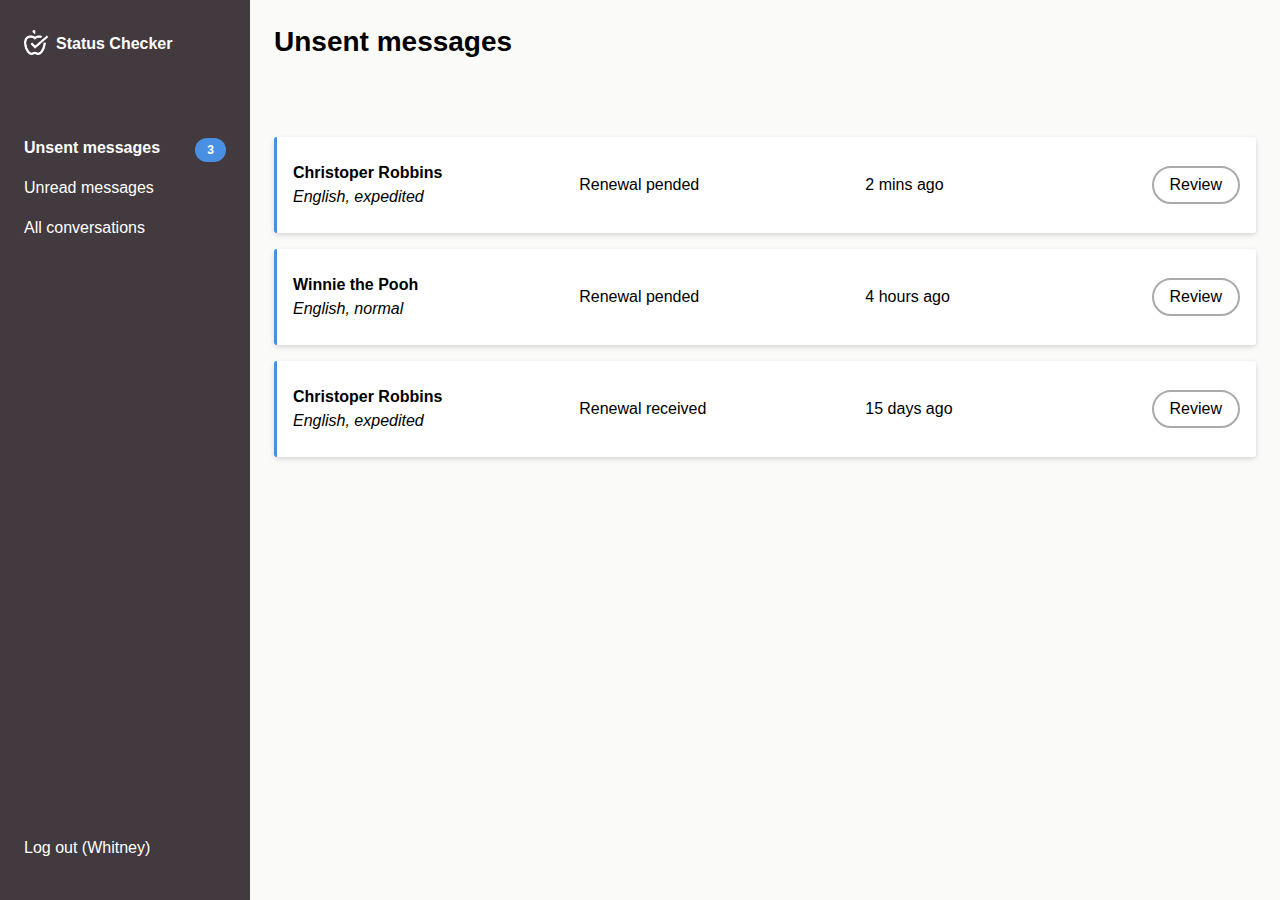
==== index.html @ 8e32f8c1 "working on st prototype" ====
<html>
  <head>
    <title>Status Checker</title>
    <link rel="stylesheet" href="stylesheets/cfa-styleguide.css">
    <link rel="stylesheet" href="stylesheets/main.css">
  </head>
  <body>
    <div class="page-wrapper">
      <div class="sc-sidebar">
        <div class="sc-sidebar__header">
          <div class="sc-logo">Status Checker</div>
        </div>
        <div class="sc-sidebar__main">
          <div class="sc-nav">
            <ul>
              <li class="is-selected"><a href="#">Unsent messages <span class="sc-badge">3</span></a></li>
              <li><a href="#">Unread messages</a></li>
              <li><a href="#">All conversations</a></li>
            </ul>
          </div>
        </div>
        <div class="sc-sidebar__footer">
          <div class="sc-nav">
            <ul>
              <li><a href="#">Log out (Whitney)</a></li>
            </ul>
          </div>
        </div>
      </div>
      <div class="sc-main">
        <header class="sc-main__header">
          <h1 class="h2">Unsent messages</h1>
        </header>

        <div class="sc-main__content">
          <div class="sc-message-list">
            <div class="sc-message-item sc-message-item--unsent">
              <div class="sc-message-item__client-info">
                <p class="sc-message-item__name">Christoper Robbins</p>
                <p class="sc-message-item__meta">English, expedited</p>
              </div>
              <div class="sc-message-item__message">Renewal pended</div>
              <div class="sc-message-item__date">2 mins ago</div>
              <div class="sc-message-item__actions">
                <a href="#" class="sc-button">Review</a>
              </div>
            </div>

            <div class="sc-message-item sc-message-item--unsent">
              <div class="sc-message-item__client-info">
                <p class="sc-message-item__name">Winnie the Pooh</p>
                <p class="sc-message-item__meta">English, normal</p>
              </div>
              <div class="sc-message-item__message">Renewal pended</div>
              <div class="sc-message-item__date">4 hours ago</div>
              <div class="sc-message-item__actions">
                <a href="#" class="sc-button">Review</a>
              </div>
            </div>

            <div class="sc-message-item sc-message-item--unsent">
              <div class="sc-message-item__client-info">
                <p class="sc-message-item__name">Christoper Robbins</p>
                <p class="sc-message-item__meta">English, expedited</p>
              </div>
              <div class="sc-message-item__message">Renewal received</div>
              <div class="sc-message-item__date">15 days ago</div>
              <div class="sc-message-item__actions">
                <a href="#" class="sc-button">Review</a>
              </div>
            </div>
          </div>
        </div>
      </div>
    </div>
  </body>
</html>
---- stylesheets/cfa-styleguide.css ----
html{box-sizing:border-box}*,*::after,*::before{box-sizing:inherit}/*! normalize.css v4.1.1 | MIT License | github.com/necolas/normalize.css */html{font-family:sans-serif;-ms-text-size-adjust:100%;-webkit-text-size-adjust:100%}body{margin:0}article,aside,details,figcaption,figure,footer,header,main,menu,nav,section,summary{display:block}audio,canvas,progress,video{display:inline-block}audio:not([controls]){display:none;height:0}progress{vertical-align:baseline}template,[hidden]{display:none}a{background-color:transparent;-webkit-text-decoration-skip:objects}a:active,a:hover{outline-width:0}abbr[title]{border-bottom:none;text-decoration:underline;-webkit-text-decoration:underline dotted;text-decoration:underline dotted}b,strong{font-weight:inherit}b,strong{font-weight:bolder}dfn{font-style:italic}h1{font-size:2em;margin:0.67em 0}mark{background-color:#ff0;color:#000}small{font-size:80%}sub,sup{font-size:75%;line-height:0;position:relative;vertical-align:baseline}sub{bottom:-0.25em}sup{top:-0.5em}img{border-style:none}svg:not(:root){overflow:hidden}code,kbd,pre,samp{font-family:monospace, monospace;font-size:1em}figure{margin:1em 40px}hr{box-sizing:content-box;height:0;overflow:visible}button,input,select,textarea{font:inherit;margin:0}optgroup{font-weight:bold}button,input{overflow:visible}button,select{text-transform:none}button,html [type="button"],[type="reset"],[type="submit"]{-webkit-appearance:button}button::-moz-focus-inner,[type="button"]::-moz-focus-inner,[type="reset"]::-moz-focus-inner,[type="submit"]::-moz-focus-inner{border-style:none;padding:0}button:-moz-focusring,[type="button"]:-moz-focusring,[type="reset"]:-moz-focusring,[type="submit"]:-moz-focusring{outline:1px dotted ButtonText}fieldset{border:1px solid #c0c0c0;margin:0 2px;padding:0.35em 0.625em 0.75em}legend{box-sizing:border-box;color:inherit;display:table;max-width:100%;padding:0;white-space:normal}textarea{overflow:auto}[type="checkbox"],[type="radio"]{box-sizing:border-box;padding:0}[type="number"]::-webkit-inner-spin-button,[type="number"]::-webkit-outer-spin-button{height:auto}[type="search"]{-webkit-appearance:textfield;outline-offset:-2px}[type="search"]::-webkit-search-cancel-button,[type="search"]::-webkit-search-decoration{-webkit-appearance:none}::-webkit-input-placeholder{color:inherit;opacity:0.54}::-webkit-file-upload-button{-webkit-appearance:button;font:inherit}.grid{max-width:1200px;margin-left:auto;margin-right:auto;max-width:960px}.grid::after{clear:both;content:"";display:block}@media screen and (min-width: 601px){.grid .width-one-whole{float:left;display:block;margin-right:2.3576520234%;width:100%}.grid .width-one-whole:last-child{margin-right:0}.grid .width-one-half{float:left;display:block;margin-right:2.3576520234%;width:48.8211739883%}.grid .width-one-half:last-child{margin-right:0}.grid .width-one-third{float:left;display:block;margin-right:2.3576520234%;width:31.7615653177%}.grid .width-one-third:last-child{margin-right:0}.grid .width-two-thirds{float:left;display:block;margin-right:2.3576520234%;width:65.8807826589%}.grid .width-two-thirds:last-child{margin-right:0}.grid .width-one-fourth{float:left;display:block;margin-right:2.3576520234%;width:23.2317609825%}.grid .width-one-fourth:last-child{margin-right:0}.grid .width-three-fourths{float:left;display:block;margin-right:2.3576520234%;width:74.4105869942%}.grid .width-three-fourths:last-child{margin-right:0}.grid .width-one-sixth{float:left;display:block;margin-right:2.3576520234%;width:14.7019566472%}.grid .width-one-sixth:last-child{margin-right:0}.grid .width-five-sixths{float:left;display:block;margin-right:2.3576520234%;width:82.9403913294%}.grid .width-five-sixths:last-child{margin-right:0}.grid .width-one-twelfth{float:left;display:block;margin-right:2.3576520234%;width:6.1721523119%}.grid .width-one-twelfth:last-child{margin-right:0}.grid .width-five-twelfths{float:left;display:block;margin-right:2.3576520234%;width:40.291369653%}.grid .width-five-twelfths:last-child{margin-right:0}.grid .width-seven-twelfths{float:left;display:block;margin-right:2.3576520234%;width:57.3509783236%}.grid .width-seven-twelfths:last-child{margin-right:0}.grid .width-eleven-twelfths{float:left;display:block;margin-right:2.3576520234%;width:91.4701956647%}.grid .width-eleven-twelfths:last-child{margin-right:0}.grid .shift-one-half{margin-left:51.1788260117%}.grid .shift-one-third{margin-left:34.1192173411%}.grid .shift-two-thirds{margin-left:68.2384346823%}.grid .shift-one-fourth{margin-left:25.5894130058%}.grid .shift-three-fourths{margin-left:76.7682390175%}.grid .shift-one-sixth{margin-left:17.0596086706%}.grid .shift-five-sixths{margin-left:85.2980433528%}.grid .shift-one-twelfth{margin-left:8.5298043353%}.grid .shift-five-twelfths{margin-left:42.6490216764%}.grid .shift-seven-twelfths{margin-left:59.708630347%}.grid .shift-eleven-twelfths{margin-left:93.8278476881%}.grid .end-row{margin-right:0}.grid .end-row+.grid__item{clear:left}}*{box-sizing:border-box}html{position:relative;background-color:#FAFAF9;font-size:10px;-webkit-font-smoothing:antialiased;min-height:100%}body{font-size:1.9rem;font-family:-apple-system, BlinkMacSystemFont, "Segoe UI", "Roboto", "Oxygen", "Ubuntu", "Cantarell", "Fira Sans", "Droid Sans", "Helvetica Neue", sans-serif;line-height:1.5em}.page-wrapper{overflow:hidden;padding-left:20px;padding-right:20px}@media screen and (min-width: 601px){.page-wrapper{padding-left:40px;padding-right:40px}}.is-mobile-hidden{display:none !important}@media screen and (min-width: 481px){.is-mobile-hidden{display:block !important}}.is-mobile-hidden--inline{display:none !important}@media screen and (min-width: 481px){.is-mobile-hidden--inline{display:inline-block !important}}.is-tablet-hidden{display:none !important}@media screen and (min-width: 601px){.is-tablet-hidden{display:block !important}}.is-tablet-hidden--inline{display:none !important}@media screen and (min-width: 601px){.is-tablet-hidden--inline{display:inline-block !important}}.is-desktop-hidden{display:block}@media screen and (min-width: 601px){.is-desktop-hidden{display:none !important}}.is-desktop-hidden--inline{display:inline-block}@media screen and (min-width: 601px){.is-desktop-hidden--inline{display:none !important}}.with-no-padding{margin-bottom:0 !important}.with-padding-small{margin-bottom:1rem !important}.with-padding-med{margin-bottom:3.8rem !important}.with-padding-large{margin-bottom:7.6rem !important}.with-padding-huge{margin-bottom:15.2rem !important}@media screen and (min-width: 601px){.with-neg-padding-large{margin-bottom:-15.2rem !important}}.nudge--tiny{margin-top:.2em !important}.nudge--small{margin-top:.5em !important}.nudge--med{margin-top:.7em !important}.nudge--large{margin-top:7.6rem !important}.nudge--huge{margin-top:15.2rem !important}.light{opacity:0.7}.lighter{opacity:0.5}.lightest{opacity:0.3}p{margin-top:0;margin-bottom:1em}h1,.h1,.statistic-card__number{font-size:3.6rem;line-height:1.3em;font-weight:600;margin-top:1.5em;margin-bottom:.5em}h1:first-child,.h1:first-child,.statistic-card__number:first-child{margin-top:0em}h2,.h2{font-size:2.8rem;font-weight:600;line-height:1.3em;margin-top:1.5em;margin-bottom:.5em}h2:first-child,.h2:first-child{margin-top:0em}h3,.h3{font-size:2.4rem;font-weight:300;line-height:1.5em;margin-top:1.5em;margin-bottom:.5em}h3:first-child,.h3:first-child{margin-top:0em}h3 b,h3 strong,.h3 b,.h3 strong{font-weight:700}h4,.h4{font-size:1.9rem;font-weight:600;line-height:1.3em;margin-top:1.5em;margin-bottom:.5em}h4:first-child,.h4:first-child{margin-top:0em}a{color:#019C86}a:focus{outline:none;box-shadow:0 0 0 3px #FFB800}a:hover{color:#017d6b}.link--subtle{color:inherit}.text--small{font-size:1.6rem;line-height:1.5em}.text--caps{font-size:.8em;text-transform:uppercase;letter-spacing:1px;font-weight:500;line-height:1.5em}.text--left{text-align:left}.text--centered{text-align:center}.text--right{text-align:right}.text--no-top-margin{margin-top:0}ol,ul{list-style:none;padding-left:0}.text--help,.data-table th,.summary-table__label,.statistic-card__label{font-size:1.6rem;line-height:1.5em;color:#666666}.text--warning{font-size:1.6rem;line-height:1.5em;color:#D48C00}.text--error{font-size:1.6rem;line-height:1.5em;color:#D40000}.text--pullquote,.summary-table__value{font-weight:300;font-size:2.4rem;line-height:1.5em;margin-bottom:.5em}.text--teal{color:#019C86}.list--padded li{margin-bottom:1em}.list--bulleted{list-style:disc;padding-left:2.5em}.list--bulleted li{margin-bottom:.5em}.list--numbered{list-style:decimal;padding-left:2.5em}.list--numbered li{margin-bottom:.5em}.list--checkmark li{position:relative;padding-left:4em;margin-bottom:4em}.list--checkmark li:before{content:'';display:block;position:absolute;left:0;top:.25em;width:2em;height:2em;background-repeat:no-repeat;background-image:url(../assets/illustration_success-9f496b80b40264671bbaf72c0038f74e343718591a83e8a848ba388fafd4621b.png);background-size:2em auto}@media only screen and (-webkit-min-device-pixel-ratio: 1.3), only screen and (min-resolution: 1.3dppx), only screen and (-webkit-min-device-pixel-ratio: 1.3020833333), only screen and (min-resolution: 125dpi){.list--checkmark li:before{background-image:url(../assets/illustration_success@2x-0c47eaab407589793e5a840cd1f12600200fb9debe3c716e9ed168563c5456ec.png);background-size:2em auto}}table{margin-bottom:1em}td{padding-right:1em}hr{margin-top:3em;margin-bottom:3em;height:1px;background-color:#DFD7CC;border:0}.rule--no-padding{margin-top:1em;margin-bottom:1em}.label{display:inline-block;font-size:1.2rem;background-color:#666666;color:#fff;font-weight:500;border-radius:2px;text-transform:uppercase;padding:0 .5em;line-height:1.4em;position:relative;top:-.1em;margin-left:.2em}.label--magenta{background-color:#A6005E}.label--teal{background-color:#019C86}.label--green{background-color:#009933}.label--orange{background-color:#D48C00}.label--red{background-color:#D40000}.example{display:inline-block;border-radius:10px;border:2px dotted #AAAAAA;padding:.3em .5em;margin-bottom:.5em;margin-right:.3em;font-size:1.6rem}.example--wider{display:block;margin-right:0}[class^="icon-"],[class*=" icon-"]{line-height:1.5em;position:relative}.icon-arrow_forward{top:.15em}.icon-keyboard_arrow_left{top:.15em}.icon-keyboard_arrow_right{top:.15em}.icon-arrow_back{top:.15em}.icon-insert_comment{top:.1em}.icon-file_upload{top:.15em}.icon-person{top:.1em}.icon-people{top:.15em}.icon-replay{top:.1em}.icon-add{top:.1em}.icon-control_point{top:.1em}.icon-info{top:.1em}@font-face{font-family:'icomoon';src:url(../assets/icomoon.eot);src:url(../assets/icomoon.eot) format("embedded-opentype"),url(../assets/icomoon.ttf) format("truetype"),url(../assets/icomoon.woff) format("woff"),url(../assets/icomoon.svg) format("svg");font-weight:normal;font-style:normal}[class^="icon-"],[class*=" icon-"]{font-family:'icomoon' !important;speak:none;font-style:normal;font-weight:normal;font-variant:normal;text-transform:none;line-height:1;-webkit-font-smoothing:antialiased;-moz-osx-font-smoothing:grayscale}.icon-add:before{content:"\e145"}.icon-add_a_photo:before{content:"\e439"}.icon-add_circle:before{content:"\e147"}.icon-control_point:before{content:"\e3ba"}.icon-arrow_back:before{content:"\e5c4"}.icon-arrow_downward:before{content:"\e5db"}.icon-arrow_drop_down:before{content:"\e5c5"}.icon-arrow_drop_up:before{content:"\e5c7"}.icon-arrow_forward:before{content:"\e5c8"}.icon-arrow_upward:before{content:"\e5d8"}.icon-call_made:before{content:"\e0b2"}.icon-call_received:before{content:"\e0b5"}.icon-cancel:before{content:"\e5c9"}.icon-check:before{content:"\e5ca"}.icon-check_box:before{content:"\e834"}.icon-check_box_outline_blank:before{content:"\e835"}.icon-check_circle:before{content:"\e86c"}.icon-navigate_before:before{content:"\e408"}.icon-navigate_next:before{content:"\e409"}.icon-close:before{content:"\e5cd"}.icon-mode_edit:before{content:"\e254"}.icon-delete:before{content:"\e872"}.icon-delete_forever:before{content:"\e92b"}.icon-done:before{content:"\e876"}.icon-done_all:before{content:"\e877"}.icon-time_to_leave:before{content:"\e62c"}.icon-markunread:before{content:"\e159"}.icon-expand_less:before{content:"\e5ce"}.icon-favorite:before{content:"\e87d"}.icon-favorite_border:before{content:"\e87e"}.icon-get_app:before{content:"\e884"}.icon-file_upload:before{content:"\e2c6"}.icon-people:before{content:"\e7fb"}.icon-group_add:before{content:"\e7f0"}.icon-help:before{content:"\e887"}.icon-help_outline:before{content:"\e8fd"}.icon-highlight_off:before{content:"\e888"}.icon-photo:before{content:"\e410"}.icon-info:before{content:"\e88e"}.icon-info_outline:before{content:"\e88f"}.icon-insert_comment:before{content:"\e24c"}.icon-tag_faces:before{content:"\e420"}.icon-keyboard_arrow_down:before{content:"\e313"}.icon-keyboard_arrow_left:before{content:"\e314"}.icon-keyboard_arrow_right:before{content:"\e315"}.icon-keyboard_arrow_up:before{content:"\e316"}.icon-keyboard_backspace:before{content:"\e317"}.icon-language:before{content:"\e894"}.icon-room:before{content:"\e8b4"}.icon-lock_open:before{content:"\e898"}.icon-lock_outline:before{content:"\e899"}.icon-mood_bad:before{content:"\e7f3"}.icon-move_to_inbox:before{content:"\e168"}.icon-no_encryption:before{content:"\e641"}.icon-notifications:before{content:"\e7f4"}.icon-notifications_active:before{content:"\e7f7"}.icon-notifications_off:before{content:"\e7f6"}.icon-person:before{content:"\e7fd"}.icon-person_add:before{content:"\e7fe"}.icon-phone_in_talk:before{content:"\e61d"}.icon-phone_iphone:before{content:"\e325"}.icon-visibility:before{content:"\e8f4"}.icon-replay:before{content:"\e042"}.icon-report:before{content:"\e160"}.icon-warning:before{content:"\e002"}.icon-sentiment_dissatisfied:before{content:"\e811"}.icon-sentiment_neutral:before{content:"\e812"}.icon-sentiment_satisfied:before{content:"\e813"}.icon-sentiment_very_dissatisfied:before{content:"\e814"}.icon-sentiment_very_satisfied:before{content:"\e815"}.icon-settings:before{content:"\e8b8"}.icon-star_border:before{content:"\e83a"}.icon-stars:before{content:"\e8d0"}.icon-thumb_down:before{content:"\e8db"}.icon-thumb_up:before{content:"\e8dc"}.icon-timer:before{content:"\e425"}.icon-translate:before{content:"\e8e2"}.icon-vertical_align_bottom:before{content:"\e258"}.icon-vertical_align_top:before{content:"\e25a"}.icon-watch_later:before{content:"\e924"}.icon-zoom_in:before{content:"\e8ff"}.icon-zoom_out:before{content:"\e900"}.emoji{display:inline-block;text-indent:-9999px;height:1em;width:1em;content:'';background-size:100% auto;position:relative;background-repeat:no-repeat}.emoji--inline{top:.2em}.emoji--huge{width:6em;height:6em}.emoji--big{width:3em;height:3em}.emoji--med{width:2.4em;height:2.4em}.emoji--small{width:1.8em;height:1.8em}.emoji--grinning-face{background-image:url(../assets/emojis/1f600-3a2138c299ea089e9e3f055a9b088f0a5989133e14d78a6e0d68cec30d9c25b5.png)}.emoji--neutral-face{background-image:url(../assets/emojis/1f610-b21e70b26a37709d06f6c6a8ea4c89b1a07fe2d729594e3a08127c75ec5a1f45.png)}.emoji--frowning-face{background-image:url(../assets/emojis/1f641-ccfde83b4da1247ddbab5eb064ac0c7b728142c83fbc5da15155c50380b45fba.png)}.emoji--thumbs-up{background-image:url(/images/emojis/1f44d.png)}.emoji--checkmark{background-image:url(../assets/emojis/2705-cc4bf94bec57f251c3bcd447b878cedafaf06c42c38acba0998ffb409bd991b6.png)}.emoji--clipboard{background-image:url(../assets/emojis/1f4cb-dd697e17f2dbf9718777e493c68511d2a6983cd1ccd0023e2b7d70af78c789d4.png)}.emoji--page-facing-up{background-image:url(../assets/emojis/1f4c4-ffcf76b5df8a4899d83a78a5d5027d4e25dbc930b2dd6a2d7394840b8f0f19cc.png)}.emoji--blush{background-image:url(../assets/emojis/1f60a-671606042ac636630c1a5bab4a0fbfae65b36932b588ddb963763f625abc8c79.png)}.emoji--pencil{background-image:url(../assets/emojis/270f-d81f42e8020f26e7c090fb5011700ff1473738a68cd19d84b1d2166f91b410a0.png)}.emoji--ok{background-image:url(../assets/emojis/1f44c-f48a09b966a9fec0e10f123c5267d20604613246049832e09c2ddb103eda87b8.png)}.emoji--eggs{background-image:url(../assets/emojis/1f373-7db04a3fb33ec7e506740590c3ab47397fb90384784b875e99534133ad574358.png)}.emoji--credit-card{background-image:url(../assets/emojis/1f4b3-2874cfdacbccf57c2c616b3496556fa6526eb299d72c79bb019254d2bf0e96d8.png)}.emoji--avocado{background-image:url(../assets/emojis/1f951-21c08259aae98c00cc85e04add93b32ec7a768f4b8541b53c3cd1c3eeaf1ae46.png)}.emoji--phone{background-image:url(../assets/emojis/260e-adf0dca0037575a0523ef62d1d3e767241df86346533c839a946532495596571.png)}.emoji--receiver{background-image:url(../assets/emojis/1f4de-b0dd78bf2e9aa293c2540a6cb6e6ae90d55e7657f2991d426a9d6bdcc5532f6c.png)}.emoji--mail{background-image:url(../assets/emojis/1f4eb-d67f4dac343f96f4650e61d11bf68125438ed5f8dfc39025331855cab25eb757.png)}.emoji--mail-open{background-image:url(../assets/emojis/1f4ec-b92ff2b23b052fb9e195a10af14a0d8ae82dc754187508d9a5f10a0e53525d35.png)}.emoji--bust{background-image:url(../assets/emojis/1f464-750b79756ed480d7447a7665da08f827b853b4c7298e20ca1b27a62833c64d44.png)}.emoji--money{background-image:url(../assets/emojis/1f4b5-ede02114cc557bba5f4a15f85e0c7d8a1b1810ff3912f7cdbbc4ab00cd7ea1a4.png)}.emoji--house{background-image:url(../assets/emojis/1f3e0-a523ba02c341a550153c089a64f662761461abadd55fbf7c3edde9ed6577d5c3.png)}.emoji--faucet{background-image:url(../assets/emojis/1f6b0-b4185962d7b289a017b0d43d86da9aaf8fba9eca19c0be8b71fd2d47f2294da3.png)}.emoji--dollar-sign{background-image:url(../assets/emojis/1f4b2-6c0c3de40f9a39951976c1789f3f526a842b4479f43ddfbf43871147b2765fa5.png)}.emoji--memo{background-image:url(../assets/emojis/1f4dd-1982f973bb86978d249c5195abbda2de53eb6a32816a0129433ea4d002e5cadc.png)}.emoji--lock{background-image:url(../assets/emojis/1f512-0ea203737ae9be79c740542540f45625ed0c09143cdba90e8078201356c042c8.png)}.emoji--to-mobile{background-image:url(../assets/emojis/1f4f2-c82719e808b2504dee1709f16298f1292cd163dc5535e0b67118beb859686bb9.png)}.emoji--carrot{background-image:url(../assets/emojis/1f955-ecfe8c0f1c7977494064f070b8f70bb149177fb2b17dde950ae6475e9143fe87.png)}.emoji--backpack{background-image:url(../assets/emojis/1f392-2f9a61f9bb09ac21ccd20832fa37c1ddbc8d750a51d8fc9590a4be478fb5b99f.png)}.emoji--money-bag{background-image:url(../assets/emojis/1f4b0-b901b0f97de7f9f181dce068613f5f1d5b831b581d1b032764b7063801be59cb.png)}.emoji--confused-face{background-image:url(../assets/emojis/1f914-695c6f52260c7aee7671889fb2ac37863e731ff4448d0efe64b0310eec753182.png)}.emoji--fist{background-image:url(../assets/emojis/270a-7b715a4f19710b447577e8f86da70d88b8feabe123f0c53f18d91723bfb18d0a.png)}.emoji--stew{background-image:url(../assets/emojis/1f958-c5cb36cbc2d33f6b262d951ed5dd58fb7a97453acb7020dc3312562284b0c600.png)}.emoji--rice-bowl{background-image:url(../assets/emojis/1f35a-611978168b7d27896c6a0da7dd1d3a9907171d138769bcf3578a1f427147491a.png)}.emoji--salad{background-image:url(../assets/emojis/1f957-7157cc155afe412abed6438b6e2f4697c40ee6278d927e3bedba5ad97cadceb7.png)}.emoji--finger-down{background-image:url(../assets/emojis/1f447-06a4ba588644ae961210e1a7f7c3c22a88854bd390f2209ae6e503af6bfb49f7.png)}.emoji--star{background-image:url(../assets/emojis/1f31f-74acfc534bd4079b698a07ccd9883087b874a8e180b1a19db67e36a14e4bf602.png)}.emoji--earth{background-image:url(../assets/emojis/1f30e-165cddab628ba2df4b9b4d8be8602a26b1e5a669b361db551cc371ddc652280e.png)}.emoji--farmer-female{background-image:url(../assets/emojis/1f469-1f33e-97707f8bb753ba19a7cfd78d8a82259072d2d84e78164a8d41f0fcec506b8065.png)}.emoji--construction-worker{background-image:url(../assets/emojis/1f477-ed5dd71191bfc127076be9b4ce90d5b6610cee3477d348510ad2f4003ed1c8a2.png)}.emoji--older-woman{background-image:url(../assets/emojis/older-woman-28a7d23bc1c3c0ab58b977e11b30acca450682d529cf38d5114df1be92f68a82.png);background-size:auto 100%}.emoji--older-man{background-image:url(../assets/emojis/older-man-68ec7e39c4a9e79b71edd882fac9d1e4b0fff493a517292010545393962cbb55.png);background-size:auto 100%}.emoji--disabled{background-image:url(../assets/emojis/267f-71682f0b4cb9532e9fb7817c71e790970e69281a3f724dd1aa9d63227eabad39.png)}.emoji--briefcase{background-image:url(../assets/emojis/1f4bc-344dfc31d85a98c99d983b7cca1920fa77c2e0f80f18d75ad39085dc39ad0cf0.png)}.emoji--pill{background-image:url(../assets/emojis/1f48a-d3f5538f19e47c5d0a44b2c2a689fe12d3f4df8c79839b3b1951e8e6a51a8cb7.png)}.emoji--baby{background-image:url(../assets/emojis/1f476-8465fed7569a12cc2fdc0b7e7a0085659f19ce3e09ee847d4ea6e4d652136cab.png)}.emoji--checkmark{background-image:url(../assets/emojis/checkmark-bbb27071aaa914502d6807ec27f0d81253f9b2f7462be14dcba26e48b4b33251.png)}.emoji--crossmark{background-image:url(../assets/emojis/crossmark-a4bb4ea6ca83db72b7e085c3d0f7b664758ccd3eb79ce190ed63264a60263b98.png)}.emoji--student-woman{background-image:url(../assets/emojis/1f469-1f393-0be111008b4a6c1bbf8a42aba689a2bd3fea6398229862b2aa47547a4ef1487b.png)}.emoji--student-man{background-image:url(../assets/emojis/1f468-1f393-e82d969809144384ebfded58392e43e9e9aa11774f71f89654c8ccffc688b289.png)}.emoji--student-hat{background-image:url(../assets/emojis/1f393-2bd2a24a8e9ff50c27f7b0d163aa3d824c1bcd718c6f35451a89b7d6e884232c.png)}.emoji--warning{background-image:url(../assets/emojis/26a0-ba3d5292de0a649df539c8bfb6d857825ad8a9cb3bb4914e6907e8f87cb49d59.png)}.emoji--car{background-image:url(../assets/emojis/1f697-ba8a9e5c256693c5a749812b65c09ee72d74818d817532be3b530563bdc260e7.png)}.emoji--map{background-image:url(../assets/emojis/1f5fa-211f153433f07edcca4a57bdf304d7683eaee8c83aa2814e0d1d24ef562f3531.png)}.emoji-pair--jobs{background-image:url(../assets/emoji_pairs/emoji_jobs-9d3acb08f6c6b781e6d65dbccfc567d5d3c7453cfae641ba65f2352a1b19da2a.png)}.emoji-pair--dependent_care{background-image:url(../assets/emoji_pairs/emoji_dependent_care-00285e176b09593c77b03847b02f3e53241868cdc484d11de289c511e40e0244.png)}img{max-width:100%;height:auto;width:auto}.illustration{text-indent:-9999px;background-repeat:no-repeat;background-size:100% auto;background-position:center center;margin-left:auto;margin-right:auto;margin-bottom:1em;display:block}.illustration--cfa-logo{background-image:url(../assets/cfa_logo-aacd78ad3aa04ea8da1824860a364c74f5e2dc45dc810d9779130ccb5e33cd96.png);margin-left:0;width:100px;height:41px}@media only screen and (-webkit-min-device-pixel-ratio: 1.3), only screen and (min-resolution: 1.3dppx), only screen and (-webkit-min-device-pixel-ratio: 1.3020833333), only screen and (min-resolution: 125dpi){.illustration--cfa-logo{background-image:url(../assets/cfa_logo@2x-bc660bf87dd35678acfdd23156d17fc8f39df1a81a9d58e976a6244b2e5d0f5a.png);background-size:100px 41px}}.illustration--cfa-logo-color{background-image:url(../assets/cfa_logo_color-891b4cc1942cfc7d94b66aa08091ec1c10885ae81667673b62cc28de5db801b4.png);width:100%;height:200px;opacity:.5}@media only screen and (-webkit-min-device-pixel-ratio: 1.3), only screen and (min-resolution: 1.3dppx), only screen and (-webkit-min-device-pixel-ratio: 1.3020833333), only screen and (min-resolution: 125dpi){.illustration--cfa-logo-color{background-image:url(../assets/cfa_logo_color@2x-fc0d75e0a7802adba8041eaa18f4c672a685912bbb98dbdd90da70a1678bbfcc.png);background-size:100% auto}}.illustration--cfa-logo-color-2{background-image:url(../assets/cfa_logo_color-891b4cc1942cfc7d94b66aa08091ec1c10885ae81667673b62cc28de5db801b4.png);background-size:auto 100%;width:100%;height:80px}@media only screen and (-webkit-min-device-pixel-ratio: 1.3), only screen and (min-resolution: 1.3dppx), only screen and (-webkit-min-device-pixel-ratio: 1.3020833333), only screen and (min-resolution: 125dpi){.illustration--cfa-logo-color-2{background-image:url(../assets/cfa_logo_color@2x-fc0d75e0a7802adba8041eaa18f4c672a685912bbb98dbdd90da70a1678bbfcc.png);background-size:auto 100%}}.illustration--success{width:45px;height:55px;background-image:url(../assets/illustration_success-9f496b80b40264671bbaf72c0038f74e343718591a83e8a848ba388fafd4621b.png)}@media only screen and (-webkit-min-device-pixel-ratio: 1.3), only screen and (min-resolution: 1.3dppx), only screen and (-webkit-min-device-pixel-ratio: 1.3020833333), only screen and (min-resolution: 125dpi){.illustration--success{background-image:url(../assets/illustration_success@2x-0c47eaab407589793e5a840cd1f12600200fb9debe3c716e9ed168563c5456ec.png);background-size:100% auto}}.illustration--partners{background-image:url(../assets/partners-91f3762ae5ce57002096d90c9e5148009e4148aaa7e5105a58d95c419a948e71.png);width:400px;height:155px}@media only screen and (-webkit-min-device-pixel-ratio: 1.3), only screen and (min-resolution: 1.3dppx), only screen and (-webkit-min-device-pixel-ratio: 1.3020833333), only screen and (min-resolution: 125dpi){.illustration--partners{background-image:url(../assets/partners@2x-fe218e326625abd54344c847f747f9a3738cde874aa073c970ec5fdce3468f2f.png);background-size:400px 155px}}@media screen and (min-width: 601px){.illustration--partners{background-image:url(../assets/partners-91f3762ae5ce57002096d90c9e5148009e4148aaa7e5105a58d95c419a948e71.png);width:531px;height:204px;margin-top:1em}}@media only screen and (min-width: 601px) and (-webkit-min-device-pixel-ratio: 1.3), only screen and (min-width: 601px) and (min-resolution: 1.3dppx), only screen and (min-width: 601px) and (-webkit-min-device-pixel-ratio: 1.3020833333), only screen and (min-width: 601px) and (min-resolution: 125dpi){.illustration--partners{background-image:url(../assets/partners@2x-fe218e326625abd54344c847f747f9a3738cde874aa073c970ec5fdce3468f2f.png);background-size:531px 204px}}.illustration--cbos_mockup{background-image:url(../assets/cbos_mockup-28b3623968d66d747a902633974680fcc9d8d5bb4eb909dffefc6a3cf6cd70df.png);background-position:top left;width:100%;min-height:426px;max-width:567px;max-height:426px}@media only screen and (-webkit-min-device-pixel-ratio: 1.3), only screen and (min-resolution: 1.3dppx), only screen and (-webkit-min-device-pixel-ratio: 1.3020833333), only screen and (min-resolution: 125dpi){.illustration--cbos_mockup{background-image:url(../assets/cbos_mockup@2x-7072d73fff4eb83700a5c1f2826ec8ac19d9952853e2375845ed9e8be6925f94.png);background-size:100% auto}}.illustration--cbo_partners{margin-left:0;background-image:url(../assets/cbo_partners-9b6d6a75c991b8bb232de3e15bd98d267ee37f2e00890e104243522aa22bdffd.png);width:100%;max-width:461px;height:53px}@media only screen and (-webkit-min-device-pixel-ratio: 1.3), only screen and (min-resolution: 1.3dppx), only screen and (-webkit-min-device-pixel-ratio: 1.3020833333), only screen and (min-resolution: 125dpi){.illustration--cbo_partners{background-image:url(../assets/cbo_partners@2x-9351a8bb7a8a03cecf8a6b2399b10a305ba49d35c86543748a6bcf16b8167461.png);background-size:100% auto}}.illustration--mobile_app_preview{background-image:url(../assets/mobile_app_preview-8cda91e1069edf68ae4ed82cc90d7e46c1e8f706f51105af3ffe720396fac80a.png);width:300px;height:278px}@media only screen and (-webkit-min-device-pixel-ratio: 1.3), only screen and (min-resolution: 1.3dppx), only screen and (-webkit-min-device-pixel-ratio: 1.3020833333), only screen and (min-resolution: 125dpi){.illustration--mobile_app_preview{background-image:url(../assets/mobile_app_preview@2x-69998382471e41dc4b0197bd9b0a49885e6733d01e2b270b9e8ca6dcdef7170a.png);background-size:300px 278px}}.illustration--analytics_preview{background-image:url(../assets/analytics_preview-187d044397a332aa43c89d04dbb072345958ba5fa9f94b2eef04cdc7af1955ee.png);width:460px;height:292px}@media only screen and (-webkit-min-device-pixel-ratio: 1.3), only screen and (min-resolution: 1.3dppx), only screen and (-webkit-min-device-pixel-ratio: 1.3020833333), only screen and (min-resolution: 125dpi){.illustration--analytics_preview{background-image:url(../assets/analytics_preview@2x-482b356b9eeb83ecf99a574cf0cb31b040237b17ec25b14a02f5ef73394c9717.png);background-size:460px 292px}}.illustration--icon_lock{background-image:url(../assets/icon_lock-05ce0f389a95e9ceca33ae2eb6dc98df87ddc8b175649a65439fe52c8d54fb7d.png);width:70px;height:75px}@media only screen and (-webkit-min-device-pixel-ratio: 1.3), only screen and (min-resolution: 1.3dppx), only screen and (-webkit-min-device-pixel-ratio: 1.3020833333), only screen and (min-resolution: 125dpi){.illustration--icon_lock{background-image:url(../assets/icon_lock@2x-69364a922dbd71a06dd5c7066afcf588a99559dc45d98e4c0681277425432d5b.png);background-size:70px 75px}}.illustration--eligibility_preview{background-image:url(../assets/eligibility_preview-3a602ecfd8ab45a89cd7f328518d221349d535d50242b9f49cbdcc3200232c18.png);width:100%;height:383px}@media only screen and (-webkit-min-device-pixel-ratio: 1.3), only screen and (min-resolution: 1.3dppx), only screen and (-webkit-min-device-pixel-ratio: 1.3020833333), only screen and (min-resolution: 125dpi){.illustration--eligibility_preview{background-image:url(../assets/eligibility_preview@2x-4072dcdc524b17039ddfb8374f2f11eb43723d98e56f50132494cb6af797fa33.png);background-size:100% auto}}@media screen and (min-width: 601px){.illustration--eligibility_preview{background-image:url(../assets/eligibility_preview-3a602ecfd8ab45a89cd7f328518d221349d535d50242b9f49cbdcc3200232c18.png);width:605px;height:383px}}@media only screen and (min-width: 601px) and (-webkit-min-device-pixel-ratio: 1.3), only screen and (min-width: 601px) and (min-resolution: 1.3dppx), only screen and (min-width: 601px) and (-webkit-min-device-pixel-ratio: 1.3020833333), only screen and (min-width: 601px) and (min-resolution: 125dpi){.illustration--eligibility_preview{background-image:url(../assets/eligibility_preview@2x-4072dcdc524b17039ddfb8374f2f11eb43723d98e56f50132494cb6af797fa33.png);background-size:605px 383px}}.illustration--counties_mockup{background-image:url(../assets/counties_mockup-28ede07ae9031290cae75f83775732226d858979fa6c651d426558ceac21cee2.png);background-position:center left;width:100%;min-height:426px;max-width:553px;max-height:426px}@media only screen and (-webkit-min-device-pixel-ratio: 1.3), only screen and (min-resolution: 1.3dppx), only screen and (-webkit-min-device-pixel-ratio: 1.3020833333), only screen and (min-resolution: 125dpi){.illustration--counties_mockup{background-image:url(../assets/counties_mockup@2x-d856d9340e4d763301c45210b837c75aabadcf44117083b220619ba770bc786c.png);background-size:100% auto}}.illustration--participation_gap{background-image:url(../assets/participation_gap-3c9b7c79da961cab965bbd56720a8e492935d38374228f6026d94fd2a4f2cfdf.png);width:239px;height:158px;margin:2em auto 0 0}@media only screen and (-webkit-min-device-pixel-ratio: 1.3), only screen and (min-resolution: 1.3dppx), only screen and (-webkit-min-device-pixel-ratio: 1.3020833333), only screen and (min-resolution: 125dpi){.illustration--participation_gap{background-image:url(../assets/participation_gap@2x-4512a47d7b8c77db6b6695f05a8535a21514732e930c834e2403a4b4400a9a11.png);background-size:239px 158px}}@media screen and (min-width: 601px){.illustration--participation_gap{margin:0em 0 0em auto}}.illustration--gcf_features{background-image:url(../assets/gcf_features_mobile-3eb3a016dfb881a1d114c53c53654349a7bdf0a4cb3352cc742ba03a0fc95ed2.png);max-width:300px;min-height:481px;margin-top:4em}@media only screen and (-webkit-min-device-pixel-ratio: 1.3), only screen and (min-resolution: 1.3dppx), only screen and (-webkit-min-device-pixel-ratio: 1.3020833333), only screen and (min-resolution: 125dpi){.illustration--gcf_features{background-image:url(../assets/gcf_features_mobile@2x-0f2aa69e7e9d9af945fd9ffb3e79a3eb0946eedf6a73c64f5b637dfbb5113753.png);background-size:100% auto}}@media screen and (min-width: 601px){.illustration--gcf_features{background-image:url(../assets/gcf_features-70c7bb8891520deeb3396d0cd7003d284fa935461aa5a22cc56b0d34d786fe48.png);width:100%;min-height:278px;max-width:725px;max-height:278px;margin-top:4em}}@media only screen and (min-width: 601px) and (-webkit-min-device-pixel-ratio: 1.3), only screen and (min-width: 601px) and (min-resolution: 1.3dppx), only screen and (min-width: 601px) and (-webkit-min-device-pixel-ratio: 1.3020833333), only screen and (min-width: 601px) and (min-resolution: 125dpi){.illustration--gcf_features{background-image:url(../assets/gcf_features@2x-d238bea7706c6e8ede19e6813860a2567bef0086486331a389ea7ce85f8dc0f5.png);background-size:100% auto}}.illustration--live_chat{background-image:url(../assets/live_chat-9ca539702beff43ed64c2183ce775b073f65b7aef092adfa8eb7d490ef48952e.png);max-width:462px;min-height:241px}@media only screen and (-webkit-min-device-pixel-ratio: 1.3), only screen and (min-resolution: 1.3dppx), only screen and (-webkit-min-device-pixel-ratio: 1.3020833333), only screen and (min-resolution: 125dpi){.illustration--live_chat{background-image:url(../assets/live_chat@2x-8cbe41c7567f6c61da20b84e98132e102c512217aedc232033cfd101cdc2325e.png);background-size:100% auto}}.illustration--alameda{background-image:url(../assets/county_seals/alameda_seal-63589ef3dd5008b060c0b3d41cb32d4e4b743f4be0d050365fac2abb24a25692.png);width:86px;height:86px}@media only screen and (-webkit-min-device-pixel-ratio: 1.3), only screen and (min-resolution: 1.3dppx), only screen and (-webkit-min-device-pixel-ratio: 1.3020833333), only screen and (min-resolution: 125dpi){.illustration--alameda{background-image:url(../assets/county_seals/alameda_seal@2x-c5a5ee02cf9434a7118aadc4eba2d801c4e76bf12c430d31e631d027189c8d5b.png);background-size:100% auto}}.illustration--butte{background-image:url(../assets/county_seals/butte_seal-8558ac21280d5d67dcde9725ae99663b51352c801e96d11a9dace3a809a69e2f.png);width:96px;height:87px}@media only screen and (-webkit-min-device-pixel-ratio: 1.3), only screen and (min-resolution: 1.3dppx), only screen and (-webkit-min-device-pixel-ratio: 1.3020833333), only screen and (min-resolution: 125dpi){.illustration--butte{background-image:url(../assets/county_seals/butte_seal@2x-e8e8be1c3b725c7e93d0e5cf837e1a7e52366a5c1be4406a57dfca29f8cd0f0b.png);background-size:100% auto}}.illustration--colusa{background-image:url(../assets/county_seals/colusa_seal-f6173186ea404ddb5797b614913ea6b46dece5d2a6399ed34de25331ab413383.png);width:86px;height:86px}@media only screen and (-webkit-min-device-pixel-ratio: 1.3), only screen and (min-resolution: 1.3dppx), only screen and (-webkit-min-device-pixel-ratio: 1.3020833333), only screen and (min-resolution: 125dpi){.illustration--colusa{background-image:url(../assets/county_seals/colusa_seal@2x-35d11fca383532ed6a803a2d2bd8826b372408fbd80ce4cf980d3ba1e4335ce0.png);background-size:100% auto}}.illustration--contra-costa{background-image:url(../assets/county_seals/contra_costa_seal-0a4ebe3c467f687ee4a0e7f96316261dc54ad587294e997ab8c7487790d5e350.png);width:86px;height:86px}@media only screen and (-webkit-min-device-pixel-ratio: 1.3), only screen and (min-resolution: 1.3dppx), only screen and (-webkit-min-device-pixel-ratio: 1.3020833333), only screen and (min-resolution: 125dpi){.illustration--contra-costa{background-image:url(../assets/county_seals/contra_costa_seal@2x-f665c70a844bbe34cc90a6800db16c63161e63f041f9b85bdedaddbc42500e3f.png);background-size:100% auto}}.illustration--del-norte{background-image:url(../assets/county_seals/del_norte_seal-a0585bc3d448901182bde4630617083bd877f1feb3db5122fe3c4319bb41e524.png);width:86px;height:86px}@media only screen and (-webkit-min-device-pixel-ratio: 1.3), only screen and (min-resolution: 1.3dppx), only screen and (-webkit-min-device-pixel-ratio: 1.3020833333), only screen and (min-resolution: 125dpi){.illustration--del-norte{background-image:url(../assets/county_seals/del_norte_seal@2x-ec70d85af7fb2f64656a5a06cedbd6cd70501f00877b2c3ce22fb796c4068939.png);background-size:100% auto}}.illustration--el-dorado{background-image:url(../assets/county_seals/el_dorado_seal-7838f782b4298e676366f676a12fc8d2c35f63d9cb3af55d4c37512c85beb6a7.png);width:86px;height:86px}@media only screen and (-webkit-min-device-pixel-ratio: 1.3), only screen and (min-resolution: 1.3dppx), only screen and (-webkit-min-device-pixel-ratio: 1.3020833333), only screen and (min-resolution: 125dpi){.illustration--el-dorado{background-image:url(../assets/county_seals/el_dorado_seal@2x-aa3782dde1411f93dad026139a12aad35071161bc9986fdde1f8e0cabd855c45.png);background-size:100% auto}}.illustration--fresno{background-image:url(../assets/county_seals/fresno_seal-28d3429a88b8131b638628261ce5a320668132861990fb5449da218f1b962599.png);width:86px;height:86px}@media only screen and (-webkit-min-device-pixel-ratio: 1.3), only screen and (min-resolution: 1.3dppx), only screen and (-webkit-min-device-pixel-ratio: 1.3020833333), only screen and (min-resolution: 125dpi){.illustration--fresno{background-image:url(../assets/county_seals/fresno_seal@2x-e53f816043f67a20b4fb6260c34808531dfbba39b52662f535012929ff52ec4a.png);background-size:100% auto}}.illustration--humboldt{background-image:url(../assets/county_seals/humboldt_seal-4f180bbd4685e23d5bb28a9e0aafefe5ba0aa275333db498b6ae479a3d9a6837.png);width:86px;height:86px}@media only screen and (-webkit-min-device-pixel-ratio: 1.3), only screen and (min-resolution: 1.3dppx), only screen and (-webkit-min-device-pixel-ratio: 1.3020833333), only screen and (min-resolution: 125dpi){.illustration--humboldt{background-image:url(../assets/county_seals/humboldt_seal@2x-bea3d7462de66336055f4e23ce0760a4a4a3638e8a5c54db73d8fa2f0a2d4fcd.png);background-size:100% auto}}.illustration--glenn{background-image:url(../assets/county_seals/glenn_seal-375ffbf475ba4c98d0c9f7639c0cd5701a550803ea898e97b16de4221c3cfcce.png);width:86px;height:86px}@media only screen and (-webkit-min-device-pixel-ratio: 1.3), only screen and (min-resolution: 1.3dppx), only screen and (-webkit-min-device-pixel-ratio: 1.3020833333), only screen and (min-resolution: 125dpi){.illustration--glenn{background-image:url(../assets/county_seals/glenn_seal@2x-4c9c0d9af3975917ed5119744019abde2481487b4f423ec644a37fc25463e273.png);background-size:100% auto}}.illustration--lassen{background-image:url(../assets/county_seals/lassen_seal-aaf374cfb1d3887856c4718cd043d2139cced1a7e5454f9550015390485f1fdd.png);width:86px;height:86px}@media only screen and (-webkit-min-device-pixel-ratio: 1.3), only screen and (min-resolution: 1.3dppx), only screen and (-webkit-min-device-pixel-ratio: 1.3020833333), only screen and (min-resolution: 125dpi){.illustration--lassen{background-image:url(../assets/county_seals/lassen_seal@2x-e55ee999b082a023ea23c97e9761ced3dc799786a5e1a9cf0973aa0ed6a3671b.png);background-size:100% auto}}.illustration--marin{background-image:url(../assets/county_seals/marin_seal-f82cfb41a29f00627ddc70a2359ea86ca22cbc1dc46088716a4309ab8348467a.png);width:86px;height:86px}@media only screen and (-webkit-min-device-pixel-ratio: 1.3), only screen and (min-resolution: 1.3dppx), only screen and (-webkit-min-device-pixel-ratio: 1.3020833333), only screen and (min-resolution: 125dpi){.illustration--marin{background-image:url(../assets/county_seals/marin_seal@2x-d8185d89ecb71a847c6827f850320c6b8ba201ac7260dd25619476cbdfce1330.png);background-size:100% auto}}.illustration--modoc{background-image:url(../assets/county_seals/modoc_seal-48cb5fa52f6211d2bf8c04e79b86b793bd57c5cf4903207e0fe8e5743ada2d6a.png);width:86px;height:86px}@media only screen and (-webkit-min-device-pixel-ratio: 1.3), only screen and (min-resolution: 1.3dppx), only screen and (-webkit-min-device-pixel-ratio: 1.3020833333), only screen and (min-resolution: 125dpi){.illustration--modoc{background-image:url(../assets/county_seals/modoc_seal@2x-2341aad43e6f27bf43e16ef2ffb18a6e2915616de719b18e67a3dfe0c53315df.png);background-size:100% auto}}.illustration--monterey{background-image:url(../assets/county_seals/monterey_seal-831da45d9e2c27136dc2f97fc113ac9c566a38b2ad9e1907ee170cc40e11a496.png);width:86px;height:86px}@media only screen and (-webkit-min-device-pixel-ratio: 1.3), only screen and (min-resolution: 1.3dppx), only screen and (-webkit-min-device-pixel-ratio: 1.3020833333), only screen and (min-resolution: 125dpi){.illustration--monterey{background-image:url(../assets/county_seals/monterey_seal@2x-e2bec78c85ad83493228e73270b682d158396897137ac0524d7800eea42bb362.png);background-size:100% auto}}.illustration--nevada{background-image:url(../assets/county_seals/nevada_seal-68182d997add9682455be6e78b3944763878551b56a358d727007eceb72bc42e.png);width:86px;height:86px}@media only screen and (-webkit-min-device-pixel-ratio: 1.3), only screen and (min-resolution: 1.3dppx), only screen and (-webkit-min-device-pixel-ratio: 1.3020833333), only screen and (min-resolution: 125dpi){.illustration--nevada{background-image:url(../assets/county_seals/nevada_seal@2x-a9d4d569310dc2c41f9a5fbea91527ce19480218c130c9cd20cc6776b51507ca.png);background-size:100% auto}}.illustration--orange{background-image:url(../assets/county_seals/orange_seal-9d9c4350c97a64320f862353ebcaca5c0e9b3f8424d96589e43e90bc6f33acaa.png);width:86px;height:86px}@media only screen and (-webkit-min-device-pixel-ratio: 1.3), only screen and (min-resolution: 1.3dppx), only screen and (-webkit-min-device-pixel-ratio: 1.3020833333), only screen and (min-resolution: 125dpi){.illustration--orange{background-image:url(../assets/county_seals/orange_seal@2x-fd714884b011746db8c7d1ec0aaee8be36ec34016c97c951d1f5f6fbe634fbcf.png);background-size:100% auto}}.illustration--placer{background-image:url(../assets/county_seals/placer_seal-13530c7f41dc3792923a7d7b66973729dfd216723a71670055863abb238d771d.png);width:86px;height:86px}@media only screen and (-webkit-min-device-pixel-ratio: 1.3), only screen and (min-resolution: 1.3dppx), only screen and (-webkit-min-device-pixel-ratio: 1.3020833333), only screen and (min-resolution: 125dpi){.illustration--placer{background-image:url(../assets/county_seals/placer_seal@2x-55395790876d5cab38d601534cdd1a57247885c5696fbd77fbab093a738fc3a7.png);background-size:100% auto}}.illustration--plumas{background-image:url(../assets/county_seals/plumas_seal-93d0e072c4781a9ee454c91550b98fe447c45bc160d8e0cf97775ab4dbb86581.png);width:86px;height:86px}@media only screen and (-webkit-min-device-pixel-ratio: 1.3), only screen and (min-resolution: 1.3dppx), only screen and (-webkit-min-device-pixel-ratio: 1.3020833333), only screen and (min-resolution: 125dpi){.illustration--plumas{background-image:url(../assets/county_seals/plumas_seal@2x-ae768d3f8009efd299cdae6ddab597a6831dc60f658a070f69ae8fff011ebdae.png);background-size:100% auto}}.illustration--sacramento{background-image:url(../assets/county_seals/sacramento_seal-9a4cbf4085effcdd833de296b64fda0f542f1d1aa8a72e76db0b5c1967c2cbac.png);width:86px;height:86px}@media only screen and (-webkit-min-device-pixel-ratio: 1.3), only screen and (min-resolution: 1.3dppx), only screen and (-webkit-min-device-pixel-ratio: 1.3020833333), only screen and (min-resolution: 125dpi){.illustration--sacramento{background-image:url(../assets/county_seals/sacramento_seal@2x-f1d0579fc0dfef11d66ced1277a8103097cd0565dda19a9f3924124561cdba56.png);background-size:100% auto}}.illustration--san-diego{background-image:url(../assets/county_seals/san_diego_seal-a1ecc654db3b37d7d66064c06fd617137eebd0f4c0b7b0912ad70a65276bf18b.png);width:86px;height:86px}@media only screen and (-webkit-min-device-pixel-ratio: 1.3), only screen and (min-resolution: 1.3dppx), only screen and (-webkit-min-device-pixel-ratio: 1.3020833333), only screen and (min-resolution: 125dpi){.illustration--san-diego{background-image:url(../assets/county_seals/san_diego_seal@2x-6a8574fab717e3cfbf2e262735caab4be9fa4cfdae51b8f633e66a120a3aa7f7.png);background-size:100% auto}}.illustration--san-francisco{background-image:url(../assets/county_seals/san_francisco_seal-b59702a2c2a8f74fb34e728ac9749424bc82c6cf816a2d39f33f65db56966184.png);width:86px;height:86px}@media only screen and (-webkit-min-device-pixel-ratio: 1.3), only screen and (min-resolution: 1.3dppx), only screen and (-webkit-min-device-pixel-ratio: 1.3020833333), only screen and (min-resolution: 125dpi){.illustration--san-francisco{background-image:url(../assets/county_seals/san_francisco_seal@2x-9693c383176b3676864887f061dc628fea0d5303fdf2bf1252aeef9b90a38ccb.png);background-size:100% auto}}.illustration--san-mateo{background-image:url(../assets/county_seals/san_mateo_seal-0d0ec4bc2640f2121835a434856392c58c98f8a75a8784ab05dd20c8dad82614.png);width:86px;height:86px}@media only screen and (-webkit-min-device-pixel-ratio: 1.3), only screen and (min-resolution: 1.3dppx), only screen and (-webkit-min-device-pixel-ratio: 1.3020833333), only screen and (min-resolution: 125dpi){.illustration--san-mateo{background-image:url(../assets/county_seals/san_mateo_seal@2x-23c358591d424bd162785c58b3546aad3ea6b5a75bfa2a0a342b0dbfab53bf47.png);background-size:100% auto}}.illustration--santa-cruz{background-image:url(../assets/county_seals/santa_cruz_seal-e2240699a1d7c9a6014da458b90f656d7b1c222e5647aae5706da211a4f7aa2e.png);width:86px;height:86px}@media only screen and (-webkit-min-device-pixel-ratio: 1.3), only screen and (min-resolution: 1.3dppx), only screen and (-webkit-min-device-pixel-ratio: 1.3020833333), only screen and (min-resolution: 125dpi){.illustration--santa-cruz{background-image:url(../assets/county_seals/santa_cruz_seal@2x-386e5de74c269881057b451d852e5e0716171501047b7b6fb5f96ca6b72dd347.png);background-size:100% auto}}.illustration--solano{background-image:url(../assets/county_seals/solano_seal-b6c1f545a2e6b4584b4a6bc038367ca07a7048c92b1ddc5d593b9a069bc90da9.png);width:86px;height:86px}@media only screen and (-webkit-min-device-pixel-ratio: 1.3), only screen and (min-resolution: 1.3dppx), only screen and (-webkit-min-device-pixel-ratio: 1.3020833333), only screen and (min-resolution: 125dpi){.illustration--solano{background-image:url(../assets/county_seals/solano_seal@2x-4155ae1ee9ff0b119e548f906240cd34a67c8573bb6ec5df6afaef0239e0abcb.png);background-size:100% auto}}.illustration--santa-clara{background-image:url(../assets/county_seals/santa_clara_seal-e76c82b74468cae79a0f0840c1e7f8ffc9aa76cbfe5919e9e384e3b743af4450.png);width:86px;height:86px}@media only screen and (-webkit-min-device-pixel-ratio: 1.3), only screen and (min-resolution: 1.3dppx), only screen and (-webkit-min-device-pixel-ratio: 1.3020833333), only screen and (min-resolution: 125dpi){.illustration--santa-clara{background-image:url(../assets/county_seals/santa_clara_seal@2x-0b494189dd56324a909e6e60a604249b8010b8e63c7ed56c26476c8c257a9518.png);background-size:100% auto}}.illustration--santa-barbara{background-image:url(../assets/county_seals/santa_barbara_seal-9c88ab3b09e0a24bf5e6089d41c824696b747116001312273651a90b2083eb12.png);width:86px;height:86px}@media only screen and (-webkit-min-device-pixel-ratio: 1.3), only screen and (min-resolution: 1.3dppx), only screen and (-webkit-min-device-pixel-ratio: 1.3020833333), only screen and (min-resolution: 125dpi){.illustration--santa-barbara{background-image:url(../assets/county_seals/santa_barbara_seal@2x-fe24d5c4f553f416de2c9f907707875de25c4528a4886c0da8b1dee24c375a86.png);background-size:100% auto}}.illustration--sierra{background-image:url(../assets/county_seals/sierra_seal-948b49621313e990f5d82962e19a576d7a1fd5fe5c4bc784c571057fe2bd8c8b.png);width:86px;height:86px}@media only screen and (-webkit-min-device-pixel-ratio: 1.3), only screen and (min-resolution: 1.3dppx), only screen and (-webkit-min-device-pixel-ratio: 1.3020833333), only screen and (min-resolution: 125dpi){.illustration--sierra{background-image:url(../assets/county_seals/sierra_seal@2x-da3962d0fac3dbda83ae0b379e0ebb6efeeaeacea4cefdd3953d07cf3938f7b1.png);background-size:100% auto}}.illustration--siskiyou{background-image:url(../assets/county_seals/siskiyou_seal-7c671717d1fb794a0c3243fde6bca54ffb92ad3c47b6f155fa404f15420c5060.png);width:86px;height:86px}@media only screen and (-webkit-min-device-pixel-ratio: 1.3), only screen and (min-resolution: 1.3dppx), only screen and (-webkit-min-device-pixel-ratio: 1.3020833333), only screen and (min-resolution: 125dpi){.illustration--siskiyou{background-image:url(../assets/county_seals/siskiyou_seal@2x-7fc33dd29c5910c90a85ca8f2f7667164cdb8f47cdf8f9b5337e891b6316c06b.png);background-size:100% auto}}.illustration--sonoma{background-image:url(../assets/county_seals/sonoma_seal-912780edd987ccec17d0cb48d9b0660957315f6a55e011cccf729d7bc69352dc.png);width:86px;height:86px}@media only screen and (-webkit-min-device-pixel-ratio: 1.3), only screen and (min-resolution: 1.3dppx), only screen and (-webkit-min-device-pixel-ratio: 1.3020833333), only screen and (min-resolution: 125dpi){.illustration--sonoma{background-image:url(../assets/county_seals/sonoma_seal@2x-8b49459852b2b32a6804e46f676287f3daba7d72216156d60312f4798625716d.png);background-size:100% auto}}.illustration--san-luis-obispo{background-image:url(../assets/county_seals/san_luis_obispo_seal-9fe55b11fe4353291329cb58b1e8d8e36e1d792340029ffd7e632d0fb7a2b725.png);width:86px;height:86px}@media only screen and (-webkit-min-device-pixel-ratio: 1.3), only screen and (min-resolution: 1.3dppx), only screen and (-webkit-min-device-pixel-ratio: 1.3020833333), only screen and (min-resolution: 125dpi){.illustration--san-luis-obispo{background-image:url(../assets/county_seals/san_luis_obispo_seal@2x-71ecf4239901a78201b740bb5e39a6201e976a87bdbe2339474be900db99af9a.png);background-size:100% auto}}.illustration--tehama{background-image:url(../assets/county_seals/tehama_seal-44df4e2b02be339323aeea28670f67a50dd93af0643fc0eaa50234b8fec6e9bc.png);width:86px;height:86px}@media only screen and (-webkit-min-device-pixel-ratio: 1.3), only screen and (min-resolution: 1.3dppx), only screen and (-webkit-min-device-pixel-ratio: 1.3020833333), only screen and (min-resolution: 125dpi){.illustration--tehama{background-image:url(../assets/county_seals/tehama_seal@2x-4af162e35fc5f407b087a26190b9309386371e2743fb40facf9133bef30959df.png);background-size:100% auto}}.illustration--trinity{background-image:url(../assets/county_seals/trinity_seal-fd5b9624764b49a8767150a900ffff9c9786f3e6900f4d3d5a6b0cdc9a1813a4.png);width:86px;height:86px}@media only screen and (-webkit-min-device-pixel-ratio: 1.3), only screen and (min-resolution: 1.3dppx), only screen and (-webkit-min-device-pixel-ratio: 1.3020833333), only screen and (min-resolution: 125dpi){.illustration--trinity{background-image:url(../assets/county_seals/trinity_seal@2x-295ccc7f6d852b1a4b1e94b37acce599910f722384e9f3f83d3d1b79740d5d33.png);background-size:100% auto}}.illustration--tulare{background-image:url(../assets/county_seals/tulare_seal-43ca20d81ee1a47dc46f631c978ee8f981a6a831d0b4d84c5d83284d0c395d1b.png);width:86px;height:86px}@media only screen and (-webkit-min-device-pixel-ratio: 1.3), only screen and (min-resolution: 1.3dppx), only screen and (-webkit-min-device-pixel-ratio: 1.3020833333), only screen and (min-resolution: 125dpi){.illustration--tulare{background-image:url(../assets/county_seals/tulare_seal@2x-7338d0b1bd92ef28a3647dd2fb9eda603c738773a5c5fa6d0bf0da2b078b497a.png);background-size:100% auto}}.illustration--ventura{background-image:url(../assets/county_seals/ventura_seal-ee034e021b9140fb21c1f738d5cac6e4db37784691671133cb06228868b4fcd7.png);width:86px;height:86px}@media only screen and (-webkit-min-device-pixel-ratio: 1.3), only screen and (min-resolution: 1.3dppx), only screen and (-webkit-min-device-pixel-ratio: 1.3020833333), only screen and (min-resolution: 125dpi){.illustration--ventura{background-image:url(../assets/county_seals/ventura_seal@2x-111bb03d368cf067cd20dea923d46b4702f1db8938ae6d51785d8572592d2d13.png);background-size:100% auto}}.illustration--yolo{background-image:url(../assets/county_seals/yolo_seal-e1894142308c22a57f93dff165cacde7d5291c3bbc957276f392afab149046b4.png);width:86px;height:86px}@media only screen and (-webkit-min-device-pixel-ratio: 1.3), only screen and (min-resolution: 1.3dppx), only screen and (-webkit-min-device-pixel-ratio: 1.3020833333), only screen and (min-resolution: 125dpi){.illustration--yolo{background-image:url(../assets/county_seals/yolo_seal@2x-ab836255c70ad46799f70cc40340a185943f3ba43fa652932dac4b940cf299a6.png);background-size:100% auto}}.illustration--docs{background-image:url(../assets/illustration_docs-82524e66f38423584c1c81b915bca7d14bec61a5c947ad44317665437c48ed2f.png);display:inline-block;margin-bottom:0;width:30px;height:36px;margin-bottom:-.6em;margin-right:1em}@media only screen and (-webkit-min-device-pixel-ratio: 1.3), only screen and (min-resolution: 1.3dppx), only screen and (-webkit-min-device-pixel-ratio: 1.3020833333), only screen and (min-resolution: 125dpi){.illustration--docs{background-image:url(../assets/illustration_docs@2x-4ef9763589952590af45ef1810d5203e1e9958be4d5dbb683bb362296d3e36a5.png);background-size:100% auto}}.illustration--call{background-image:url(../assets/illustration_call-3c93db094f7de7db7375befc7b3e055af085bf19923765a9aa4b975d0184eae2.png);display:inline-block;margin-bottom:0;width:30px;height:36px;margin-bottom:-.6em;margin-right:1em}@media only screen and (-webkit-min-device-pixel-ratio: 1.3), only screen and (min-resolution: 1.3dppx), only screen and (-webkit-min-device-pixel-ratio: 1.3020833333), only screen and (min-resolution: 125dpi){.illustration--call{background-image:url(../assets/illustration_call@2x-47dfc405546665645e8ef59fa9c8a44d1edd817caecd115b61d2a437698bac52.png);background-size:100% auto}}.illustration--app{background-image:url(../assets/illustration_app-f1ff9ef157b42a899d19599cd37baf0263e69344cc505ce3cdaf94d53b66c777.png);width:45px;height:55px}@media only screen and (-webkit-min-device-pixel-ratio: 1.3), only screen and (min-resolution: 1.3dppx), only screen and (-webkit-min-device-pixel-ratio: 1.3020833333), only screen and (min-resolution: 125dpi){.illustration--app{background-image:url(../assets/illustration_app@2x-5e8af3fa100473a87b5545fd314a704599187b6f7ca163381753750f02c03a57.png);background-size:100% auto}}.illustration--interview{background-image:url(../assets/illustration_interview-7628aa3a3e44aa7de10cac972a793957e6dd51fb47ee039582e7dd0ec54fc7c2.png);width:45px;height:55px}@media only screen and (-webkit-min-device-pixel-ratio: 1.3), only screen and (min-resolution: 1.3dppx), only screen and (-webkit-min-device-pixel-ratio: 1.3020833333), only screen and (min-resolution: 125dpi){.illustration--interview{background-image:url(../assets/illustration_interview@2x-3d3c7af14f03345307ba98c255bd06b985789d07d9ef6a6a0dc70b7965e50922.png);background-size:100% auto}}.illustration--send_docs{background-image:url(../assets/illustration_send_docs-56b8afbfd8dd36227e25b617c6191492b6283e56fc22fdef67299bace993bb61.png);width:50px;height:55px}@media only screen and (-webkit-min-device-pixel-ratio: 1.3), only screen and (min-resolution: 1.3dppx), only screen and (-webkit-min-device-pixel-ratio: 1.3020833333), only screen and (min-resolution: 125dpi){.illustration--send_docs{background-image:url(../assets/illustration_send_docs@2x-0368b7abbc7fded25d813681e203d6f261c965cb30af71ecfa4982de3b4cb4ce.png);background-size:100% auto}}.illustration--ca_cdss{background-image:url(../assets/ca_cdss-de3c8fdf1aa447c3815c9d26785066b264436a9447e0fe7155300756ab190dd6.png);width:214px;height:110px;margin-left:0;margin-top:1em}@media only screen and (-webkit-min-device-pixel-ratio: 1.3), only screen and (min-resolution: 1.3dppx), only screen and (-webkit-min-device-pixel-ratio: 1.3020833333), only screen and (min-resolution: 125dpi){.illustration--ca_cdss{background-image:url(../assets/ca_cdss@2x-544640208a30ce534b51e0a036a910dd1d66bf2176b93e1505d92d224a96e690.png);background-size:100% auto}}.illustration--calfresh{background-image:url(../assets/calfresh_logo-955284b1aeb8db7d733b930a062910210fdc51a1bad6f6dfaad6d1032f10dae4.png);width:153px;height:56px;margin-left:0;margin-bottom:0}@media only screen and (-webkit-min-device-pixel-ratio: 1.3), only screen and (min-resolution: 1.3dppx), only screen and (-webkit-min-device-pixel-ratio: 1.3020833333), only screen and (min-resolution: 125dpi){.illustration--calfresh{background-image:url(../assets/calfresh_logo@2x-d81ed93729c3eb3e8eb536eaa87a46f5733352d216261fb3d890e4904b76b5d4.png);background-size:100% auto}}.illustration--pencil{background-image:url(/images/emoji_pencil.png);width:50px;height:55px}@media only screen and (-webkit-min-device-pixel-ratio: 1.3), only screen and (min-resolution: 1.3dppx), only screen and (-webkit-min-device-pixel-ratio: 1.3020833333), only screen and (min-resolution: 125dpi){.illustration--pencil{background-image:url(/images/emoji_pencil@2x.png);background-size:100% auto}}.illustration--credit_card{background-image:url(/images/emoji_credit_card.png);width:50px;height:55px}@media only screen and (-webkit-min-device-pixel-ratio: 1.3), only screen and (min-resolution: 1.3dppx), only screen and (-webkit-min-device-pixel-ratio: 1.3020833333), only screen and (min-resolution: 125dpi){.illustration--credit_card{background-image:url(/images/emoji_credit_card@2x.png);background-size:100% auto}}.illustration--avocado{background-image:url(/images/emoji_avocado.png);width:50px;height:55px}@media only screen and (-webkit-min-device-pixel-ratio: 1.3), only screen and (min-resolution: 1.3dppx), only screen and (-webkit-min-device-pixel-ratio: 1.3020833333), only screen and (min-resolution: 125dpi){.illustration--avocado{background-image:url(/images/emoji_avocado@2x.png);background-size:100% auto}}.illustration--ok{background-image:url(/images/emoji_ok.png);width:40px;height:55px}@media only screen and (-webkit-min-device-pixel-ratio: 1.3), only screen and (min-resolution: 1.3dppx), only screen and (-webkit-min-device-pixel-ratio: 1.3020833333), only screen and (min-resolution: 125dpi){.illustration--ok{background-image:url(/images/emoji_ok@2x.png);background-size:100% auto}}.illustration--egg{background-image:url(/images/emoji_egg.png);width:50px;height:55px}@media only screen and (-webkit-min-device-pixel-ratio: 1.3), only screen and (min-resolution: 1.3dppx), only screen and (-webkit-min-device-pixel-ratio: 1.3020833333), only screen and (min-resolution: 125dpi){.illustration--egg{background-image:url(/images/emoji_egg@2x.png);background-size:100% auto}}.illustration--blush{background-image:url(/images/emoji_blush.png);width:60px;height:60px}@media only screen and (-webkit-min-device-pixel-ratio: 1.3), only screen and (min-resolution: 1.3dppx), only screen and (-webkit-min-device-pixel-ratio: 1.3020833333), only screen and (min-resolution: 125dpi){.illustration--blush{background-image:url(/images/emoji_blush@2x.png);background-size:100% auto}}.illustration--tools{background-image:url(/images/emoji_tools.png);width:52px;height:52px}@media only screen and (-webkit-min-device-pixel-ratio: 1.3), only screen and (min-resolution: 1.3dppx), only screen and (-webkit-min-device-pixel-ratio: 1.3020833333), only screen and (min-resolution: 125dpi){.illustration--tools{background-image:url(/images/emoji_tools@2x.png);background-size:100% auto}}.illustration--confused_face{background-image:url(/images/emoji_confused_face.png);width:52px;height:52px}@media only screen and (-webkit-min-device-pixel-ratio: 1.3), only screen and (min-resolution: 1.3dppx), only screen and (-webkit-min-device-pixel-ratio: 1.3020833333), only screen and (min-resolution: 125dpi){.illustration--confused_face{background-image:url(/images/emoji_confused_face@2x.png);background-size:100% auto}}.illustration--ebt-card{background-image:url(../assets/ebt_card-c2b1fe6ccda1795809ff12ea6ae5abb21f680d2013d19d3cf0a50f73ce9dcb16.png);width:253px;height:156px;margin-left:0}@media only screen and (-webkit-min-device-pixel-ratio: 1.3), only screen and (min-resolution: 1.3dppx), only screen and (-webkit-min-device-pixel-ratio: 1.3020833333), only screen and (min-resolution: 125dpi){.illustration--ebt-card{background-image:url(../assets/ebt_card@2x-9496a07b4ef403125ff6a6c7d0e4d40c855e288e01c0910d91e946d01e38dc17.png);background-size:100% auto}}.slab{margin-left:-20px;margin-right:-20px;padding-left:20px;padding-right:20px;position:relative;padding-top:2em;padding-bottom:2em;border-bottom:1px solid #DFD7CC}@media screen and (min-width: 601px){.slab{margin-left:-40px;margin-right:-40px;padding-left:40px;padding-right:40px}}.slab:last-child{border-bottom:0}.slab--white{background-color:#FFFFFF}.slab--gradient{background-color:rgba(1,156,134,0.05);background:linear-gradient(to right, rgba(166,0,94,0.015) 0%, rgba(1,156,134,0.04) 65%)}.slab--padded{padding-top:3em;padding-bottom:3em}.slab--not-padded{padding-top:0;padding-bottom:0}.slab--bleed{overflow:hidden}.card,.form-card,.statistic-card,.admin-application-card{box-shadow:0px 3px 8px rgba(0,0,0,0.15);border-radius:2px;padding:1.5em 20px;background-color:#FFFFFF;margin-bottom:2em}.card>*:last-child,.form-card>*:last-child,.statistic-card>*:last-child,.admin-application-card>*:last-child{margin-bottom:0}@media screen and (min-width: 601px){.card,.form-card,.statistic-card,.admin-application-card{padding:1.5em 2em}}.notice{background-color:rgba(1,156,134,0.05);padding:20px;margin-bottom:1em}.tile{border:1px solid #EAEAE9;padding:1.5em 1em}.textwell{text-align:left;margin-bottom:1em}@media screen and (min-width: 601px){.textwell{border:2px solid #EAEAE9;padding:2em;max-height:30rem;overflow:auto}}.button,.searchbar__button{transition:0.1s ease-out background-color;display:inline-block;position:relative;cursor:pointer;font-weight:500;border:1px solid #000;box-shadow:0 2px 2px #AAAAAA;background-color:#FFFFFF;padding:.5em 1em;border-radius:2px;margin-bottom:.5em;margin-right:.3em;text-decoration:none;color:#000000}.button:focus,.searchbar__button:focus{outline:none;box-shadow:0 0 0 3px #FFB800}.button:hover,.searchbar__button:hover{background-color:#eeeeed;color:#000000}.button:active,.searchbar__button:active{background-color:#EAEAE9;box-shadow:none;top:1px}.button--cta{color:#FFFFFF;background-color:#A6005E;border-color:#A6005E;box-shadow:0 2px 2px #640038}.button--cta:hover{background-color:#b8337e;border-color:#b8337e;color:#FFFFFF}.button--cta:active{background-color:#8d0050;border-color:#8d0050}.button--primary,.pagination .pagination__selected{color:#FFFFFF;background-color:#019C86;border-color:#019C86;box-shadow:0 2px 2px #015e50}.button--primary:hover,.pagination .pagination__selected:hover{background-color:#34b09e;border-color:#34b09e;color:#FFFFFF}.button--primary:active,.pagination .pagination__selected:active{background-color:#018572;border-color:#018572}.button--disabled{opacity:.5;cursor:not-allowed}.button--danger{color:#D40000}.button--danger:hover{color:#D40000}.button--small{font-size:1.6rem;padding:.2em .7em;border-bottom-width:1px}.button--inline{font-size:.8em;padding:.2em;border-bottom-width:1px}.button--link{background:transparent;border:none;box-shadow:none;text-decoration:underline;padding:0;cursor:pointer}.button.button--link,.button--link.searchbar__button{color:inherit}.button--large{font-size:2.4rem}.button__icon{margin-left:.5em}.button__icon--left{margin-right:.5em}fieldset{border:0;padding:0;margin:0}label{line-height:1.5em}.form-question{display:block;margin-bottom:1em;font-weight:500}.text-input{display:block;width:100%;font-size:2.4rem;font-weight:500;margin-bottom:1em;padding:.5em;border:0;border-bottom:2px solid #000;border-radius:0;background-color:#EAEAE9}.text-input:focus{outline:none;box-shadow:0 0 0 3px #FFB800}.text-input::-webkit-input-placeholder{color:#AAAAAA}.text-input:-ms-input-placeholder{color:#AAAAAA}.text-input::-ms-input-placeholder{color:#AAAAAA}.text-input::placeholder{color:#AAAAAA}.radio-button{transition:0.1s ease-out all;-webkit-user-select:none;-moz-user-select:none;-ms-user-select:none;user-select:none;position:relative;display:block;cursor:pointer;font-size:2.4rem;font-weight:500;margin-bottom:.5em;padding:.3em .7em;padding-left:2em;background-color:#FFFFFF;border:2px solid #EAEAE9;border-radius:2px}.radio-button:focus-within{outline:none;box-shadow:0 0 0 3px #FFB800}.radio-button input[type='radio']{position:absolute;top:.6em;left:.7em;-webkit-appearance:none;-moz-appearance:none;appearance:none;display:inline-block;background-color:#fff;border:2px solid #30302F;height:22px;width:22px;border-radius:50%}.radio-button input[type='radio']:focus{outline:none;box-shadow:0 0 0 3px #FFB800}.radio-button input[type='radio']:checked:before{content:'';display:block;position:absolute;top:50%;left:50%;margin-top:-6px;margin-left:-6px;height:12px;width:12px;border-radius:50%;background-color:#019C86}.radio-button:hover{background-color:#EAEAE9}.radio-button.is-selected{background-color:rgba(1,156,134,0.1);border-color:rgba(1,156,134,0.2);color:#000}.checkbox{transition:0.1s ease-out all;-webkit-user-select:none;-moz-user-select:none;-ms-user-select:none;user-select:none;position:relative;cursor:pointer;display:block;font-size:2.4rem;font-weight:500;background-color:#FFFFFF;margin-bottom:.5em;padding:.3em .7em;padding-left:2em;border:2px solid #EAEAE9;border-radius:2px}.checkbox:focus-within{outline:none;box-shadow:0 0 0 3px #FFB800}.checkbox input[type='checkbox']{position:absolute;top:.6em;left:.7em;-webkit-appearance:none;-moz-appearance:none;appearance:none;display:inline-block;background-color:#fff;border:2px solid #30302F;height:22px;width:22px;border-radius:2px}.checkbox input[type='checkbox']:focus{outline:none;box-shadow:0 0 0 3px #FFB800}.checkbox input[type='checkbox']:checked:before{font-family:"icomoon";font-size:.8em;content:'\e5ca';top:-.55em;display:inline-block;position:relative;color:#019C86}.checkbox:hover{background-color:#EAEAE9}.checkbox.is-selected{background-color:rgba(1,156,134,0.1);border-color:rgba(1,156,134,0.2);color:#000}.textarea{border:2px solid #666666;border-radius:2px;width:100%;padding:1em;line-height:1.5em;margin-bottom:.5em}.textarea:focus{outline:none;box-shadow:0 0 0 3px #FFB800}.select{position:relative;display:inline-block;margin-bottom:.5em;font-size:2.4rem;background-color:#FFFFFF}.select:before{transition:0.1s ease-out all;position:absolute;right:0em;top:0em;bottom:0;padding-top:.5em;display:block;font-family:"icomoon";content:'\e5c5';background-color:#EAEAE9;color:#000;border:2px solid #000;border-left:0;border-top-right-radius:2px;border-bottom-right-radius:2px;width:2em;text-align:center;z-index:0}.select:hover:before{background-color:rgba(1,156,134,0.1)}.select:active:before{background-color:rgba(1,156,134,0.2)}.select__element{-webkit-appearance:none;-moz-appearance:none;appearance:none;position:relative;z-index:1;border:2px solid #000;border-radius:2px;padding:.5em 2.7em .5em .7em;font-family:-apple-system, BlinkMacSystemFont, "Segoe UI", "Roboto", "Oxygen", "Ubuntu", "Cantarell", "Fira Sans", "Droid Sans", "Helvetica Neue", sans-serif;font-size:2.4rem;font-weight:500;background-color:transparent}.select__element:focus{outline:none;box-shadow:0 0 0 3px #FFB800}.file-upload{display:inline-block}.file-upload:focus-within{outline:none;box-shadow:0 0 0 3px #FFB800}.file-upload__input{width:.1px;height:.1px;opacity:0;overflow:hidden;position:absolute;z-index:-1}.form-width--short{max-width:6em}.form-width--med{max-width:12em}.form-width--long{max-width:20em}.form-width--casenumber{max-width:8em}.form-width--name{max-width:12em}.form-width--phone{max-width:9em}.form-width--ssn{max-width:8em}.form-width--zip{max-width:6em}.form-width--searchbar{max-width:30em}.sr-only{position:absolute;width:1px;height:1px;padding:0;overflow:hidden;clip:rect(0, 0, 0, 0);white-space:nowrap;border:0}.data-table-container{margin-left:-20px;margin-right:-20px}@media screen and (min-width: 601px){.data-table-container{margin-left:-40px;margin-right:-40px}}.data-table-container .tableFloatingHeaderOriginal{background-color:#FAFAF9}.data-table{width:100%;text-align:left;font-size:1.6rem;border-collapse:collapse;border-bottom:2px solid #DFD7CC;margin-bottom:1em}.data-table.data-table--small td,.data-table.data-table--small th{font-size:1.2rem}.data-table th,.data-table td{padding-top:.5em;padding-bottom:.5em}.data-table th:first-child,.data-table td:first-child{padding-left:20px}.data-table th:last-child,.data-table td:last-child{padding-right:20px}.data-table th.no-break,.data-table td.no-break{white-space:nowrap}.data-table th.center,.data-table td.center{text-align:center}.data-table th a,.data-table td a{color:inherit;text-decoration:none}.data-table th .is-selected,.data-table td .is-selected{color:#019C86;font-weight:700}@media screen and (min-width: 601px){.data-table th:first-child,.data-table td:first-child{padding-left:40px}.data-table th:last-child,.data-table td:last-child{padding-right:40px}}.data-table th{font-weight:400;border-bottom:2px solid #DFD7CC}.data-table tr:nth-child(2n) td{background-color:#FAFAF9}.data-table tr:nth-child(2n-1) td{background-color:#FFFFFF}.data-table tr.row--error td{background-color:#e56666}.data-table tr.row--warning td{background-color:#ffd466}.data-table td{border-bottom:1px solid #DFD7CC}.data-table td:first-child{font-weight:700}.data-table .status{white-space:nowrap}.data-table .status.successful{color:#009933}.data-table .status.failure{color:#D40000}.data-table .status.not-applicable{opacity:.3}.data-table--selectable tr:hover td{background-color:rgba(1,156,134,0.1);cursor:pointer}.data-table--divided td{border-right:1px solid #DFD7CC}.data-table--divided td:first-child{border-right:none}.data-table--border-left{border-left:solid 1px #DFD7CC;padding-left:20px}.ellipsized-cell{max-width:120px;text-overflow:ellipsis;overflow:hidden;white-space:nowrap}@-webkit-keyframes slide-in{0%{top:-3em}30%{top:-3em}100%{top:0}}@keyframes slide-in{0%{top:-3em}30%{top:-3em}100%{top:0}}.flash-container{transition:opacity 0.2s ease-out;-webkit-animation:slide-in ease-out .5s;animation:slide-in ease-out .5s;position:absolute;top:0;left:0;right:0;z-index:10;text-align:center;pointer-events:none}.flash-container:target{opacity:0}.flash{pointer-events:auto;display:inline-block;text-align:left;position:relative;margin-bottom:1em;padding:.7em 1em;font-size:1.6rem;background-color:#FFFFFF;border:2px solid #019C86;border-top:0;border-radius:2px;border-top-left-radius:0;border-top-right-radius:0;box-shadow:0 0 10px rgba(0,0,0,0.25)}.flash--error{color:#D40000;border-color:#f4bfbf}.flash--error .flash__message:before{content:"\e002"}.flash--error .flash__dismiss{border-color:#D40000}.flash--error .flash__dismiss:hover{color:#D40000;background-color:#fbe6e6}.flash__message{margin-right:3em;margin-bottom:0;font-weight:500}.flash__message:before{display:inline-block;font-family:"icomoon";margin-right:.5em;margin-top:.1em}.flash__dismiss{display:block;position:absolute;right:0;top:0;bottom:0;width:2.9em;line-height:3.6em;color:#666666;text-align:center;text-decoration:none;border-left:0px solid #019C86}.flash__dismiss:hover{background-color:#e6f5f3}.input-group--block .radio-button,.input-group--block .checkbox{display:block;width:100%;max-width:20em}.input-group--inline{display:block;margin-bottom:.5em}.input-group--inline::after{clear:both;content:"";display:block}.input-group--inline .radio-button,.input-group--inline .checkbox{display:inline-block;margin-right:.3em}.input-group--inline .select{display:inline-block;margin-right:.5em}.input-group--two-up{margin-bottom:.5em}.input-group--two-up::after{clear:both;content:"";display:block}.input-group--two-up .radio-button,.input-group--two-up .checkbox{display:block;float:left;width:100%;max-width:12em;margin-right:.5em}.input-group--image .radio-button{padding:.5em}.input-group--image input{display:none}.text-input-group{display:table;margin-bottom:1em;font-size:2.4rem;line-height:1em;border-collapse:separate;width:100%}.text-input-group:focus-within{outline:none;box-shadow:0 0 0 3px #FFB800}.text-input-group .text-input-group__prefix{display:table-cell;width:1%;font-weight:500;border-bottom:2px solid #000;padding:.5em 0em .5em .3em;vertical-align:middle;background-color:#EAEAE9}.text-input-group .text-input{display:table-cell;margin-bottom:0;vertical-align:middle;margin-top:0;background-color:#EAEAE9}.text-input-group .text-input:focus{outline:none;box-shadow:none}.text-input-group .text-input-group__postfix{display:table-cell;width:1%;font-weight:500;border-bottom:2px solid #000;padding:.5em .3em .5em 0;vertical-align:middle;background-color:#EAEAE9}.form-group{margin-bottom:3em;position:relative}.form-group .form-question+.text--help,.form-group .data-table .form-question+th,.data-table .form-group .form-question+th,.form-group .form-question+.summary-table__label,.form-group .form-question+.statistic-card__label,.form-group .form-question+.text--small{margin-top:-1em;margin-bottom:1em}.form-group .form-group+.text-input,.form-group .form-group+.text-input-group{margin-top:-.5em}.form-group:last-of-type{margin-bottom:0}.form-group--error{margin-left:-20px;margin-right:-20px;padding-left:20px;padding-right:20px}@media screen and (min-width: 601px){.form-group--error{margin-left:-40px;margin-right:-40px;padding-left:40px;padding-right:40px}}.form-group--error:before{content:'';display:block;position:absolute;top:-.5em;bottom:-.5em;left:0px;width:4px;background-color:#f4bfbf}@media screen and (min-width: 601px){.form-group--error:before{width:6px}}.select-with-button .select{display:block;border-radius:2px}.select-with-button .select:before{border:1px solid #fff;border-top-right-radius:2px;border-bottom-right-radius:2px;background-color:#fff}@media screen and (min-width: 601px){.select-with-button .select{display:inline-block;margin-right:-.2em;z-index:0}.select-with-button .select:before{border-radius:0}}.select-with-button .select__element{width:100%;font-size:1.9rem;border:2px solid #DFD7CC}.select-with-button .select__element:focus{border-color:#019C86}@media screen and (min-width: 601px){.select-with-button .select__element{min-width:17em;border-right:0}}.select-with-button .select__button{border-width:2px;box-shadow:none}@media screen and (min-width: 601px){.select-with-button .select__button{border-top-left-radius:0;border-bottom-left-radius:0}}.question-with-follow-up{margin-bottom:4em}.question-with-follow-up__question .form-group{margin-bottom:1em}.question-with-follow-up__follow-up{display:none;margin-left:-20px;margin-right:-20px;padding-left:20px;padding-right:20px;position:relative;background-color:#FAFAF9;border-top:2px solid #DFD7CC;border-bottom:2px solid #DFD7CC;padding-top:2em;padding-bottom:2em;padding-left:40px}@media screen and (min-width: 601px){.question-with-follow-up__follow-up{margin-left:-40px;margin-right:-40px;padding-left:40px;padding-right:40px}}@media screen and (min-width: 601px){.question-with-follow-up__follow-up{border-left:2px solid #DFD7CC;border-right:2px solid #DFD7CC;padding-left:80px}}.question-with-follow-up__follow-up .form-group:last-of-type{margin-bottom:0}.question-with-follow-up__follow-up:before{width:0;height:0;content:'';z-index:10;border-bottom:18px solid #DFD7CC;border-left:12px solid transparent;border-right:12px solid transparent;content:'';display:block;position:absolute;top:-19px;left:40px}@media screen and (min-width: 601px){.question-with-follow-up__follow-up:before{left:60px}}.question-with-follow-up__follow-up:after{width:0;height:0;content:'';z-index:10;border-bottom:15px solid #FAFAF9;border-left:10px solid transparent;border-right:10px solid transparent;content:'';display:block;position:absolute;top:-15px;left:42px}@media screen and (min-width: 601px){.question-with-follow-up__follow-up:after{left:62px}}.feedback-survey__form .form-group{margin-bottom:1em}.feedback-survey__form .radio-button input{display:none}#interview-yes-follow-up .radio-button input{display:none}.incrementer{display:table;border-collapse:separate;border-spacing:1em;margin-bottom:.5em}.incrementer .text-input{-webkit-appearance:none;-moz-appearance:none;appearance:none;display:table-cell;text-align:center;margin-bottom:0;padding-left:1em;padding-right:1em}.incrementer .text-input::-webkit-inner-spin-button{display:none}.incrementer__subtract,.incrementer__add{transition:0.1s ease-out background-color;-webkit-user-select:none;-moz-user-select:none;-ms-user-select:none;user-select:none;cursor:pointer;color:#019C86;display:table-cell;width:1%;background-color:#EAEAE9;font-size:2.4rem;font-weight:500;padding:.5em 0;width:2.3em;text-align:center;border-radius:2px;text-decoration:none}.incrementer__subtract:hover,.incrementer__add:hover{background-color:#f0f0f0}.incrementer__subtract:active,.incrementer__add:active{background-color:#d3d3d2}.media-box{margin-bottom:1em}.media-box::after{clear:both;content:"";display:block}.media-box__media{float:left;margin-right:2em}.media-box__content{overflow:hidden;zoom:1}.media-box--reversed .media-box__media{float:right;margin-left:1em;margin-right:0}.media--icon{width:1.5em;max-height:1.5em;margin-right:1em}.media-box--reversed .media--icon{margin-left:1em}.media--small{width:4.8em;margin-right:1em}.media-box--reversed .media--small{margin-left:1em}@media screen and (min-width: 481px){.media--small{width:6em;max-height:6em;margin-right:2em}.media-box--reversed .media--small{margin-left:2em}}.media--med{width:8em;max-height:8em;margin-right:2em}.media-box--reversed .media--med{margin-left:2em}.media--large{width:10em;max-height:10em;margin-right:3em}.media-box--reversed .media--large{margin-left:3em}.media-box--bleed{margin-bottom:6em}.media-box--bleed:last-of-type{margin-bottom:0}.media-box--bleed .media-box__media{float:none;width:100%;margin-bottom:2em}@media screen and (min-width: 601px){.media-box--bleed .media-box__media{width:50%;float:right;margin-bottom:0;margin-left:120px;margin-right:-120px}}.media-box--bleed.media-box--reversed .media-box__media{float:none;width:100%;margin-left:0}@media screen and (min-width: 601px){.media-box--bleed.media-box--reversed .media-box__media{width:50%;float:left;margin-right:120px;margin-left:-120px}}.media-box--collapsable .media-box__media{float:none;width:100%}@media screen and (min-width: 601px){.media-box--collapsable .media-box__media{width:45%;float:right}}.media-box--collapsable.media-box--reversed .media-box__media{float:none;width:100%;margin-left:0}@media screen and (min-width: 601px){.media-box--collapsable.media-box--reversed .media-box__media{width:45%;float:left}}.progress-dots{display:block;text-align:center}.progress-dots__dot{display:inline-block;background-color:#EAEAE9;border-radius:50%;width:.5em;height:.5em;margin-right:.5em}.progress-dots__dot:last-child{margin-right:0}.progress-dots__dot.is-completed{background-color:#019C86}.progress-indicator{width:10em;margin:1em auto;text-align:center;position:relative}.progress-indicator:before{content:'';display:block;position:absolute;top:0;height:6px;left:0;right:0;border-radius:3px;background-color:#EAEAE9;z-index:-1;border:1px solid #DFD7CC}.form-card+.progress-indicator{margin-top:2em;margin-bottom:-.5em}.progress-indicator__bar{height:6px;min-width:6px;border-radius:3px;background-color:#019C86}.progress-indicator__percentage{margin-top:.5em;font-size:1.6rem}.reveal__link{display:inline-block;text-decoration:none;color:#000;background-color:rgba(1,156,134,0.08);border-radius:10px;padding:.2em .5em .3em .7em}.reveal__link:focus{outline:none;box-shadow:0 0 0 3px #FFB800}.reveal__link:after{position:relative;top:.1em;font-family:"icomoon";content:'\a0\e313'}.reveal__content{margin-top:1em;background-color:#FAFAF9;border:1px solid #EAEAE9;border-radius:10px;padding:.5em 1em}.reveal__content *:last-child{margin-bottom:0}.reveal{margin-bottom:1em}.reveal.is-hidden .reveal__link:after{content:'\a0\e315'}.reveal.is-hidden .reveal__content{display:none}@-webkit-keyframes scroller{0%{opacity:0}100%{opacity:1}}@keyframes scroller{0%{opacity:0}100%{opacity:1}}.scroller{-webkit-animation:scroller 2s 1;animation:scroller 2s 1;position:absolute;left:50%;bottom:1em;margin-left:-1em;display:block;width:2em;height:2em;color:#30302F;text-decoration:none}.scroller:before{font-family:"icomoon";font-size:2.8rem;display:block;content:'\e313';text-align:center;line-height:1.5em}.scroller--light{color:#FFFFFF}.scroller--light:hover{color:#A6005E}.searchbar{display:table;width:100%;border-collapse:separate}.searchbar:focus-within{outline:none;box-shadow:0 0 0 3px #FFB800}.searchbar__input{display:table-cell;width:100%;border:2px solid #EAEAE9;padding:.5em .7em .5em .7em;margin:0}.searchbar__input:focus{outline:none}.searchbar__button{transition:all 0.1s ease-out;-webkit-user-select:none;-moz-user-select:none;-ms-user-select:none;user-select:none;display:table-cell;vertical-align:middle;-webkit-appearance:none;-moz-appearance:none;appearance:none;width:1%;border:2px solid #EAEAE9;background-color:#EAEAE9;color:#019C86;text-align:center;margin:0;box-shadow:none}.searchbar__button button{display:none}.searchbar__button:hover{color:#019C86;background-color:#f0f0f0;border-color:#f0f0f0}.searchbar__button:active{color:#019C86;background-color:#d3d3d2;border-color:#d3d3d2}.steps{position:relative}@media screen and (min-width: 601px){.steps:before{content:'';display:block;position:absolute;top:25px;height:3px;width:80%;margin-left:10%;background-color:#EAEAE9;z-index:0}}.steps .emoji,.steps .illustration{position:relative;background-color:#fff;margin-bottom:1em}.steps .emoji:before,.steps .illustration:before{content:'';z-index:0;display:block;position:absolute;border:20px solid #fff;top:-20px;right:-20px;bottom:-20px;left:-20px}.steps .grid__item{margin-bottom:2em}@media screen and (min-width: 601px){.steps .grid__item{margin-bottom:0}}.summary-table{text-align:center}.summary-table .grid__item{margin-bottom:1em}.summary-table--left{text-align:left}.summary-table__label{margin-bottom:0}.tab-bar{margin-left:-20px;margin-right:-20px;padding-left:20px;padding-right:20px;border-bottom:2px solid #DFD7CC;font-size:1.6rem;margin-top:1em}.tab-bar::after{clear:both;content:"";display:block}@media screen and (min-width: 601px){.tab-bar{margin-left:-40px;margin-right:-40px;padding-left:40px;padding-right:40px}}.tab-bar__tab{background-color:rgba(223,215,204,0.25);border:2px solid #DFD7CC;color:#666666;display:block;float:left;margin-bottom:-2px;margin-right:0.5em;min-width:8em;padding:0.5em 1.5em;position:relative;text-align:center;text-decoration:none}.tab-bar__tab:hover{background-color:rgba(1,156,134,0.1);color:#666666}.tab-bar.tab--admin_calfresh_applications__active .tab--admin_calfresh_applications,.tab-bar.tab--admin_campaign_subscriptions__active .tab--admin_campaign_subscriptions,.tab-bar.tab--admin_cbos__active .tab--admin_cbos,.tab-bar.tab--admin_daily_drives__active .tab--admin_daily_drives,.tab-bar.tab--admin_later_document_submitters__active .tab--admin_later_document_submitters,.tab-bar.tab--admin_enrollment_survey_reports__active .tab--admin_enrollment_survey_reports,.tab-bar.tab--admin_state_outcome_reports__active .tab--admin_state_outcome_reports,.tab-bar.tab--admin_county_details__active .tab--admin_county_details,.tab-bar.tab--admin_campaign_messages__active .tab--admin_campaign_messages,.tab-bar.tab--cbos__active .tab--cbos,.tab-bar.tab--cbos_analytics__active .tab--cbos_analytics,.tab-bar.tab--cbos_assisters__active .tab--cbos_assisters{background-color:#FAFAF9;color:#000000;font-weight:600;z-index:2}.tab-bar.tab--admin_calfresh_applications__active .tab--admin_calfresh_applications:before,.tab-bar.tab--admin_campaign_subscriptions__active .tab--admin_campaign_subscriptions:before,.tab-bar.tab--admin_cbos__active .tab--admin_cbos:before,.tab-bar.tab--admin_daily_drives__active .tab--admin_daily_drives:before,.tab-bar.tab--admin_later_document_submitters__active .tab--admin_later_document_submitters:before,.tab-bar.tab--admin_enrollment_survey_reports__active .tab--admin_enrollment_survey_reports:before,.tab-bar.tab--admin_state_outcome_reports__active .tab--admin_state_outcome_reports:before,.tab-bar.tab--admin_county_details__active .tab--admin_county_details:before,.tab-bar.tab--admin_campaign_messages__active .tab--admin_campaign_messages:before,.tab-bar.tab--cbos__active .tab--cbos:before,.tab-bar.tab--cbos_analytics__active .tab--cbos_analytics:before,.tab-bar.tab--cbos_assisters__active .tab--cbos_assisters:before{background-color:#FAFAF9;content:'';position:absolute;display:block;left:0;right:0;bottom:-2px;height:2px}.toolbar{max-width:960px;margin-left:auto;margin-right:auto}.toolbar::after{clear:both;content:"";display:block}.toolbar--centered{display:inline-block}.toolbar--centered .toolbar__item:last-of-type{margin-right:0}.toolbar__item{float:left;margin-right:1em}.toolbar__left{float:left;margin-right:.5em}.toolbar__right{float:right;margin-left:.5em}.toolbar__right .toolbar__item{margin-right:0;margin-left:1em;display:inline-block;float:left}.tooltipped{font-weight:bold;white-space:nowrap;cursor:pointer}@media screen and (min-width: 601px){.tooltipped{position:relative}}.tooltipped:after{content:'?';position:relative;top:-.2em;display:inline-block;margin-left:.2em;margin-right:.2em;width:1.4em;height:1.4em;line-height:1.2em;font-size:.6em;text-align:center;color:#019C86;border:1px solid #000;border-radius:50%}.tooltipped:hover .tooltipped__tip{display:block}.tooltipped__tip{display:none;position:fixed;bottom:.5em;z-index:10;left:.5em;right:.5em;color:#fff;width:auto;padding:.7em .5em;background-color:#30302F;white-space:normal;font-size:1.6rem;line-height:1.5em;font-weight:500;text-align:center;border-radius:2px}@media screen and (min-width: 601px){.tooltipped__tip{position:absolute;bottom:0;left:50%;margin-left:-125px;width:250px;margin-bottom:2em}.tooltipped__tip:before{width:0;height:0;content:'';z-index:10;border-top:15px solid #30302F;border-left:10px solid transparent;border-right:10px solid transparent;position:absolute;left:50%;margin-left:-15px;bottom:-10px}}.list--complex{margin-bottom:1em}.list--complex>li{border-bottom:1px solid #EAEAE9;padding-bottom:.5em;margin-bottom:1.5em}.list--complex .toolbar__item{color:#666666;font-size:1.6rem;margin-right:0}.list--complex .toolbar__item:not(:last-of-type):after{display:inline-block;content:"/";padding-left:.5em;margin-right:.5em}.list--complex h3{margin-bottom:0}.vertical-steps{position:relative}.vertical-steps:before{content:'';display:block;position:absolute;top:0;bottom:0;width:3px;left:50%;background-color:#EAEAE9}.vertical-steps__step{position:relative;padding:1rem;background-color:#fff}.vertical-steps__step h3{margin:0}.vertical-steps__step:not(:last-child){margin-bottom:7.6rem}.assister-message{margin-left:-20px;margin-right:-20px;padding-left:20px;padding-right:20px;position:relative;z-index:2;background-color:#019C86;padding:.5em;text-align:center;font-size:1.6rem;color:#FFFFFF}@media screen and (min-width: 601px){.assister-message{margin-left:-40px;margin-right:-40px;padding-left:40px;padding-right:40px}}.demo-banner{margin-left:-20px;margin-right:-20px;padding-left:20px;padding-right:20px;position:relative;z-index:2;background-color:#D40000;padding:.5em;text-align:center;font-size:1.6rem;color:#FFFFFF}@media screen and (min-width: 601px){.demo-banner{margin-left:-40px;margin-right:-40px;padding-left:40px;padding-right:40px}}.global-error-message{margin-left:-20px;margin-right:-20px;padding-left:20px;padding-right:20px;position:relative;z-index:2;background-color:#D40000;padding:.5em;text-align:center;font-size:1.6rem;color:#FFFFFF}@media screen and (min-width: 601px){.global-error-message{margin-left:-40px;margin-right:-40px;padding-left:40px;padding-right:40px}}.doc-preview-container{padding-bottom:1em}.doc-preview{position:relative;margin-bottom:1em;border-bottom:1px solid #DFD7CC}.doc-preview::after{clear:both;content:"";display:block}.doc-preview__info{display:block;margin-right:150px;min-height:75px}.doc-preview__thumb{position:absolute;top:0;right:0;width:75px;height:75px;border:1px solid #DFD7CC;border-radius:2px}.document-upload .form__documentuploader{border-width:1px;border-color:#DFD7CC;border-style:solid;margin-bottom:0.5em;padding:1em;text-align:center;width:100%;line-height:normal}.document-upload .form__documentuploader:hover{background-color:#EAEAE9}.form-card{border-top:8px solid #DFD7CC;margin-left:-.5em;margin-right:-.5em}@media screen and (min-width: 601px){.form-card{margin-left:0;margin-right:0}}.form-card--compact .form-card__header{margin-top:.5em;padding-bottom:2em}.form-card--compact .form-group{margin-bottom:3em}.form-card__header{margin-left:-20px;margin-right:-20px;padding-left:20px;padding-right:20px;border-bottom:2px solid #EAEAE9;margin-bottom:2em;padding-bottom:1.5em}@media screen and (min-width: 601px){.form-card__header{margin-left:-40px;margin-right:-40px;padding-left:40px;padding-right:40px}}@media screen and (min-width: 601px){.form-card__header{margin-top:1em;padding-bottom:2.5em}}.form-card__header--with-icon{position:relative}@media screen and (min-width: 601px){.form-card__header--with-icon{padding-right:6em}}.form-card__icon{float:right;margin-left:.5em}@media screen and (min-width: 601px){.form-card__icon{position:absolute;right:40px;margin-left:0;float:none}}.form-card__title{font-size:2.4rem;line-height:1.5em;margin-top:0;margin-bottom:0}.form-card__title+.text--help,.data-table .form-card__title+th,.form-card__title+.summary-table__label,.form-card__title+.statistic-card__label,.form-card__title+.text--small{margin-top:.5em;margin-bottom:0}.form-card__content>*:last-child{margin-bottom:0}.form-card__footer{margin-left:-20px;margin-right:-20px;padding-left:20px;padding-right:20px;border-top:2px solid #EAEAE9;margin-top:2em;padding-top:1.5em}@media screen and (min-width: 601px){.form-card__footer{margin-left:-40px;margin-right:-40px;padding-left:40px;padding-right:40px}}.form-card__footer *:last-child{margin-bottom:0}.form-card--transition{text-align:center;padding-top:2em;padding-bottom:2em}.form-card--transition .text-input-group-container{display:inline-block}.form-card--transition .text-input{margin:0 auto}@media screen and (min-width: 601px){.form-card--transition{padding-top:3em;padding-bottom:3em}}.form-card--transition .form-card__header{margin-bottom:1.5em;margin-top:0;border-bottom:0;padding-bottom:0}@media screen and (min-width: 601px){.form-card--transition .form-card__header{margin-bottom:2.5em}}.form-card--transition .form-card__header--confirmation{background:linear-gradient(to right, rgba(166,0,94,0.015) 0%, rgba(1,156,134,0.04) 65%);margin-top:-3em;padding-top:3em;padding-bottom:3em;border-bottom:1px solid #DFD7CC}.form-card--transition .form-card__footer{border-top:0;padding-top:0;margin-top:3em}.form-card--transition .form-card__title{font-size:2.8rem}.form-card--transition .form-card__content .list--bulleted,.form-card--transition .form-card__content .media-box{max-width:25em;text-align:left;margin:0 auto}.form-card--transition .form-card__header .form-card__title,.form-card--transition .form-card__header p,.form-card--transition .form-card__content .form-card__title,.form-card--transition .form-card__content p,.form-card--transition .form-card__footer .form-card__title,.form-card--transition .form-card__footer p{max-width:55rem;margin-left:auto;margin-right:auto}.form-card--dsnap{border-top:8px solid #DFD7CC;padding-top:2em}.feedback-survey .question-with-follow-up{margin-bottom:1em}.legal{margin-top:-1em;margin-bottom:2em;max-width:30em;margin-left:auto;margin-right:auto}body{margin-bottom:150px}@media screen and (min-width: 601px){body{margin-bottom:100px}}.main-footer{position:absolute;bottom:0;left:0;right:0;height:150px;color:#AAAAAA;background-color:#30302F;padding:2em 20px;font-weight:600}@media screen and (min-width: 601px){.main-footer{padding:2em 40px;height:100px}}.main-footer__legal{font-size:1.6rem}.main-footer__legal p{margin-bottom:0em}.main-footer__legal p::after{clear:both;content:"";display:block}.main-footer__cfa-logo{margin-top:2em}@media screen and (min-width: 601px){.main-footer__cfa-logo{margin-top:1em;float:right}}.main-footer .select:before{color:#666666}.main-footer .select__element{border-radius:0}.main-footer .select__element:focus{border-color:#666666}.main-header{margin-left:-20px;margin-right:-20px;padding-left:20px;padding-right:20px;padding-top:1em;padding-bottom:1em;border-bottom:1px solid #DFD7CC}@media screen and (min-width: 601px){.main-header{margin-left:-40px;margin-right:-40px;padding-left:40px;padding-right:40px}}.main-header__title{font-size:1.6rem;line-height:1.5em;margin-bottom:0;font-weight:500;color:#000}.main-header__title .main-header__cbo-title{display:inline-block}@media screen and (min-width: 601px){.main-header__title .main-header__cbo-title{max-width:10em;white-space:nowrap;overflow:hidden;text-overflow:ellipsis}}@media screen and (min-width: 961px){.main-header__title .main-header__cbo-title{max-width:none}}.main-header__title .main-header__logo{position:relative;text-decoration:none;display:inline-block;color:#000;padding-left:1.8em}.main-header__title .main-header__logo:before{background-image:url(../assets/gcf_logomark_black-1fd8e59f3915c61953b092a0d6bc4292dd2dca8f95e16eeae20ef5d22eb30f81.png);background-repeat:no-repeat;content:'';display:inline-block;position:absolute;top:-.1em;left:0;width:24px;height:24px}@media only screen and (-webkit-min-device-pixel-ratio: 1.3), only screen and (min-resolution: 1.3dppx), only screen and (-webkit-min-device-pixel-ratio: 1.3020833333), only screen and (min-resolution: 125dpi){.main-header__title .main-header__logo:before{background-image:url(../assets/gcf_logomark_black@2x-5f85e2e10d91164338e44ca3a680a19af1752da39376a4b397f64cfff1c511ad.png);background-size:100% auto}}.assister-toolbar{clear:both;display:block;padding-top:.5em}@media screen and (min-width: 601px){.assister-toolbar{float:right;clear:none;float:right;padding-top:0}.assister-toolbar .toolbar__item{margin-right:0;margin-left:1em}}.pagination{padding:2em 0}.pagination::after{clear:both;content:"";display:block}.pagination .text--help,.pagination .data-table th,.data-table .pagination th,.pagination .summary-table__label,.pagination .statistic-card__label{margin-top:.3em}.pagination .button,.pagination .searchbar__button{min-width:2.5em;text-align:center}.pagination .pagination__selected:focus{outline:none;box-shadow:0 0 0 3px #FFB800}.pagination .pagination__ellipsis{display:inline-block;width:2em;text-align:center}@media screen and (min-width: 601px){.pagination .pagination__info{float:left}.pagination .pagination__buttons{float:right}}.statistic-card__label{margin-bottom:.5em}.statistic-card__number{margin-top:0}.admin-application-card{padding:1rem;padding-left:2rem;position:relative}.admin-application-card hr{margin-top:1rem;margin-bottom:1rem}.admin-application-card .status{white-space:nowrap}.admin-application-card .status.successful{color:#009933}.admin-application-card .status.failure{color:#D40000}.admin-application-card .status.not-applicable{opacity:.3}.admin-application-card .drive_action{float:right}.admin-application-card:before{content:' ';position:absolute;left:0;top:0;bottom:0;width:8px}.admin-application-card.drive-in-progress:before{background-color:#019C86}.admin-application-card.drive-warning{background-color:#FFF7E3}.admin-application-card.drive-warning:before{background-color:#FEDC7F}.admin-application-card.drive-error{background-color:rgba(255,194,195,0.1)}.admin-application-card.drive-error:before{background-color:#E36769}.admin-application-card.drive-error.probably-failed-manual-drive:before{background-color:#A6005E}.admin-application-card__top{display:flex;flex-direction:row}.admin-application-card__additional-information{padding-top:1rem}.admin-application-card__header{padding-bottom:1rem}.admin-application-card__title{font-size:1.9rem;font-weight:600}.admin-application-card__data-group{display:flex;flex-direction:row}.admin-application-card__data{min-width:300px}.admin-application-card__left{flex:1 1 0}.admin-application-card__right{text-align:right;flex:1 1 0}.admin-application-card__error{color:#D40000}.admin-application-card__error:not(:last-child){display:none}.admin-application-card--showing-all-errors .admin-application-card__error{display:block}.admin-application-card--showing-all-errors .admin-application-card-show-all-errors{display:none}.template--about .main-header{background-color:#FFFFFF;border-bottom:0}.template--about .slab--header{background-color:#FFFFFF;padding-top:3em;padding-bottom:3em}@media screen and (min-width: 601px){.template--about .slab--header{padding-top:4em;padding-bottom:4em}}.template--about .slab--header .button--primary,.template--about .slab--header .pagination .pagination__selected,.pagination .template--about .slab--header .pagination__selected{margin-left:auto;margin-right:auto}.template--about h2{text-align:center;font-size:3.6rem}.template--about .partner-logo{display:block;float:left;width:30%;margin:5% 10%}@media screen and (min-width: 601px){.template--about .partner-logo{width:15%;margin:5%}}.template--benefitscal{margin-bottom:0}.template--benefitscal .slab--hero{margin-left:-20px;margin-right:-20px;padding-left:20px;padding-right:20px;color:#FFFFFF;padding-top:1em;padding-bottom:1em}@media screen and (min-width: 601px){.template--benefitscal .slab--hero{margin-left:-40px;margin-right:-40px;padding-left:40px;padding-right:40px}}.template--benefitscal .slab--hero .benefitscal__bg{position:absolute;top:0;bottom:0;right:0;left:0;background-color:#141414;z-index:-1}.template--benefitscal .slab--hero .benefitscal__bg:before{content:'';display:block;position:absolute;top:0;left:0;right:0;bottom:0;opacity:.4;background-image:url(../assets/pat_mobile-fb536f1869a9bae2e5e9f6edc61364e04186710a98710e86e25b5e0e42e4ca34.jpg);background-color:#740042;background-size:cover;background-position:top center}@media only screen and (-webkit-min-device-pixel-ratio: 1.3), only screen and (min-resolution: 1.3dppx), only screen and (-webkit-min-device-pixel-ratio: 1.3020833333), only screen and (min-resolution: 125dpi){.template--benefitscal .slab--hero .benefitscal__bg:before{background-image:url(../assets/pat_mobile@2x-2ef3b720adfe72b7811d1b64cb250ec4dd1e5941d7166bf68174f6a657391423.jpg);background-size:cover}}@media screen and (min-width: 601px){.template--benefitscal .slab--hero .benefitscal__bg:before{background-image:url(../assets/pat-fb536f1869a9bae2e5e9f6edc61364e04186710a98710e86e25b5e0e42e4ca34.jpg)}}@media only screen and (min-width: 601px) and (-webkit-min-device-pixel-ratio: 1.3), only screen and (min-width: 601px) and (min-resolution: 1.3dppx), only screen and (min-width: 601px) and (-webkit-min-device-pixel-ratio: 1.3020833333), only screen and (min-width: 601px) and (min-resolution: 125dpi){.template--benefitscal .slab--hero .benefitscal__bg:before{background-image:url(../assets/pat@2x-9d376029518d4ae9d52756f612772873e36dbbbb04582cda30a4d7ce29979d78.jpg);background-size:cover}}.template--benefitscal .slab--hero .language-picker{margin-bottom:3em}.template--benefitscal .slab--hero .language-picker__choice{display:inline-block;margin-right:1em;font-size:1.6rem;color:#FAFAF9}.template--benefitscal .slab--hero h1,.template--benefitscal .slab--hero .text--small{max-width:40rem}.template--benefitscal .slab--hero .select{display:block;border-radius:2px}.template--benefitscal .slab--hero .select:before{border:1px solid #fff;border-top-right-radius:2px;border-bottom-right-radius:2px;background-color:#fff}@media screen and (min-width: 601px){.template--benefitscal .slab--hero .select{display:inline-block;margin-right:-.2em;z-index:0}.template--benefitscal .slab--hero .select:before{border-radius:0}}.template--benefitscal .slab--hero .select__element{width:100%;font-size:1.9rem;border:1px solid #fff;border-bottom:2px solid #DFD7CC}.template--benefitscal .slab--hero .select__element:focus{border-color:#019C86}@media screen and (min-width: 601px){.template--benefitscal .slab--hero .select__element{min-width:17em}}@media screen and (min-width: 601px){.template--benefitscal .slab--hero .button--cta{border-top-left-radius:0;border-bottom-left-radius:0}}.template--benefitscal .slab--hero .text--small{margin-top:2em;margin-bottom:4em;color:#FAFAF9}@media screen and (min-width: 481px){.template--benefitscal .slab--hero{position:absolute;top:0;bottom:0;right:20px;left:20px;min-height:32em}}@media screen and (min-width: 481px) and (min-width: 601px){.template--benefitscal .slab--hero{right:40px;left:40px}}@media screen and (min-width: 481px){.template--benefitscal .slab--hero .main-content{position:absolute;top:50%;margin-top:-7em}}.template--dashboard{font-size:1.6rem}.template--dashboard .page-wrapper,.template--dashboard .main-footer{overflow:auto;min-width:960px}.template--dashboard .dashboard-main--empty{margin-top:10em;text-align:center}.template--dashboard .grid,.template--dashboard .toolbar{max-width:none}.template--dashboard .main-header{border-bottom:0}.template--dashboard .dashboard-toolbar{padding:3em 0}.template--error{margin-top:2em;margin-bottom:2em}@media screen and (min-width: 601px){.template--error{margin-top:4em;margin-bottom:4em}}.template--for-counties .slab--header .media-box__content{max-width:18em}.template--for-counties .slab--header .media-box__media{display:none}@media screen and (min-width: 601px){.template--for-counties .slab--header .media-box__media{display:block}}@media screen and (min-width: 601px){.template--for-counties .slab--header h1{margin-top:1em}}.template--for-counties .slab--faq{padding-top:0;padding-bottom:0;position:relative}.template--for-counties .slab--faq:before{display:none;position:absolute;content:'';top:0;bottom:0;left:50%;width:1px;border-left:1px solid #DFD7CC}@media screen and (min-width: 601px){.template--for-counties .slab--faq:before{display:block}}.template--for-counties .county-seal-list{text-align:center;max-width:35em;margin:0 auto}.template--for-counties .county-seal{margin:0 1em 1em 1em;display:inline-block;text-align:center}.template--for-counties .faq{padding-top:3em;padding-bottom:3em;border-bottom:1px solid #DFD7CC}@media screen and (min-width: 601px){.template--for-counties .faq{border-bottom:0}}.template--for-counties .faq:last-child{border-bottom:0}@media screen and (min-width: 601px){.template--for-counties .faq:nth-child(2n){padding-left:40px}}@media screen and (min-width: 601px){.template--for-counties .faq:nth-child(2n-1){padding-right:40px}}.template--for-counties .faq__question{color:#A6005E;font-weight:500}.slab--features h3{color:#A6005E}.slab--demo .media-box__media{display:none}@media screen and (min-width: 601px){.slab--demo .media-box__media{display:block}}@media screen and (min-width: 601px){.slab--demo h3{margin-top:2.5em}}.slab--testimony .text--pullquote,.slab--testimony .summary-table__value{margin-top:1.5em}.template--homepage{margin-bottom:510px}@media screen and (min-width: 601px){.template--homepage{margin-bottom:340px}}.template--homepage .main-header{position:relative;background:linear-gradient(0, transparent 0%, rgba(0,0,0,0.5) 99%);border:0;z-index:2;padding-bottom:4em;margin-bottom:-7.5em;overflow:visible}.template--homepage .main-header .toolbar__item{color:#fff}.template--homepage .main-header__title a{color:#FFFFFF}.template--homepage .main-header__title a:before{background-image:url(../assets/gcf_logomark_white-05cb02f18f7366bc6840d180f24a2e3020f0a53ce6c5914e7f11f42fdfa272a0.png)}@media only screen and (-webkit-min-device-pixel-ratio: 1.3), only screen and (min-resolution: 1.3dppx), only screen and (-webkit-min-device-pixel-ratio: 1.3020833333), only screen and (min-resolution: 125dpi){.template--homepage .main-header__title a:before{background-image:url(../assets/gcf_logomark_white@2x-7ce21f63c1aca790142a59984cb00c73aef8b92cafee39733e5a5947f3a92dd0.png);background-size:100% auto}}.template--homepage .slab--hero{position:relative;background:rgba(20,20,20,0.6);color:#FFFFFF;padding-top:7em;padding-bottom:4em}@media screen and (min-width: 601px){.template--homepage .slab--hero{background:linear-gradient(242deg, rgba(255,255,255,0) 0%, rgba(0,0,0,0.5) 99%);padding-top:9em;padding-bottom:7em}}.template--homepage .slab--hero h2{max-width:10em;font-size:3.6rem;line-height:1.3em;font-weight:600;margin-top:0em;margin-bottom:.5em}.template--homepage .slab--hero h1{margin-bottom:2em;font-weight:500;font-size:inherit;line-height:inherit;margin-top:0}.template--homepage .slab--hero:before{content:'';display:block;z-index:-1;position:absolute;top:0;left:0;right:0;bottom:0;background-image:url(../assets/GCF104-lennie-jane-family_mobile-a5ba7ca13240874292efefa84b736c15cfbb662969079bbc541484d8c7ad4571.jpg);background-size:cover;background-position:top center}@media screen and (min-width: 601px){.template--homepage .slab--hero:before{background-image:url(../assets/GCF104-lennie-jane-family-dc4747f7d3836994e58259a92dda11ee4f00ad613ef24948ad874ffa36612d35.jpg)}}.template--homepage .trust-badge{border-top:2px solid #DFD7CC;padding-top:2em;margin-top:2em;position:relative}@media screen and (min-width: 601px){.template--homepage .trust-badge{margin-top:0;padding-top:0;border-top:0}.template--homepage .trust-badge:before{content:'';position:absolute;top:0;bottom:0;left:-3em;width:2px;background-color:#DFD7CC}}.template--homepage .slab--steps .grid__item{margin-bottom:4em}@media screen and (min-width: 601px){.template--homepage .slab--steps .grid__item{margin-bottom:0}}.template--homepage .main-footer{height:510px}@media screen and (min-width: 601px){.template--homepage .main-footer{height:340px}}.template--numbers .big-number{font-size:10rem;line-height:10rem}.template--numbers .medium-number{font-size:8rem;line-height:10rem}.template--numbers .small-number{font-size:6rem;line-height:10rem}.template--question .form-card{margin-top:-.5em;max-width:72rem;margin-bottom:-.5em}@media screen and (min-width: 601px){.template--question .form-card{margin-top:0;margin-bottom:1em;margin-left:auto;margin-right:auto}}.template--static-page .slab--header{background-color:#FFFFFF;padding-top:6em;padding-bottom:6em}@-webkit-keyframes bounce-up-down{from{bottom:3em}to{bottom:2em}}@keyframes bounce-up-down{from{bottom:3em}to{bottom:2em}}@-webkit-keyframes blink{from{opacity:1}to{opacity:0}}@keyframes blink{from{opacity:1}to{opacity:0}}.template--student-portal{background-color:#DFD7CC}.template--student-portal .main-header .toolbar__right{display:none}.template--student-portal .select{display:block;border-radius:2px}.template--student-portal .select:before{border:1px solid #fff;border-top-right-radius:2px;border-bottom-right-radius:2px;background-color:#fff}@media screen and (min-width: 601px){.template--student-portal .select{display:inline-block;margin-right:-.2em;z-index:0}.template--student-portal .select:before{border-radius:0}}.template--student-portal .select__element{width:100%;font-size:1.9rem;border:1px solid #fff;border-bottom:2px solid #DFD7CC}.template--student-portal .select__element:focus{border-color:#019C86}@media screen and (min-width: 601px){.template--student-portal .select__element{min-width:17em}}@media screen and (min-width: 601px){.template--student-portal .button--cta{border-top-left-radius:0;border-bottom-left-radius:0}}.template--student-portal .slab--header{text-align:center;position:relative;padding-top:2em;padding-bottom:6em}.template--student-portal .slab--header:after{-webkit-transform:rotate(-2deg);transform:rotate(-2deg);display:block;content:'';position:absolute;bottom:0;left:2em;right:2em;height:2px;background-color:#86817a}.template--student-portal .slab--header .emoji{display:none}@media screen and (min-width: 601px){.template--student-portal .slab--header .emoji{display:inline-block}}.template--student-portal .slab--header .emoji--avocado{position:absolute;opacity:.8;top:0%;right:15%}.template--student-portal .slab--header .emoji--rice-bowl{position:absolute;opacity:.8;bottom:15%;right:5%}.template--student-portal .slab--header .emoji--eggs{position:absolute;opacity:.8;top:60%;left:5%}.template--student-portal .slab--header .emoji--finger-down{-webkit-animation:bounce-up-down 1.0s ease-in;animation:bounce-up-down 1.0s ease-in;animation-direction:alternate-reverse;-webkit-animation-iteration-count:infinite;animation-iteration-count:infinite;position:absolute;bottom:3em;display:inline-block;margin-left:-1em;border-radius:50%}.template--student-portal .student-portal__pre-title{background-image:url(../assets/this_one_goes_out_to-3443ad02147259e1d3741cb2fba03140fb20f129c1ba6a7debdef6ea500721f1.png);background-size:100% auto;background-repeat:no-repeat;text-indent:-9999px;display:block;margin:0 auto;margin-bottom:1.5em;width:250px;height:30px}@media only screen and (-webkit-min-device-pixel-ratio: 1.3), only screen and (min-resolution: 1.3dppx), only screen and (-webkit-min-device-pixel-ratio: 1.3020833333), only screen and (min-resolution: 125dpi){.template--student-portal .student-portal__pre-title{background-image:url(../assets/this_one_goes_out_to@2x-380f9a8e046fb3e78c6706327a195b08bcbe7a088ff59709b62aceaad9d87687.png);background-size:100% auto}}.template--student-portal .student-portal__title{font-size:2.8rem;text-transform:uppercase;font-weight:700;min-height:5.5em}@media screen and (min-width: 481px){.template--student-portal .student-portal__title{font-size:3.6rem}}@media screen and (min-width: 601px){.template--student-portal .student-portal__title{margin:1em 0;min-height:4em}}@media screen and (min-width: 961px){.template--student-portal .student-portal__title{min-height:3em}}.template--student-portal .typed-cursor{-webkit-animation:blink .4s linear;animation:blink .4s linear;animation-direction:alternate-reverse;-webkit-animation-iteration-count:infinite;animation-iteration-count:infinite;font-weight:normal;color:#019C86;position:relative;top:-.05em}.template--student-portal .text--pullquote,.template--student-portal .summary-table__value{font-size:1.9rem}@media screen and (min-width: 481px){.template--student-portal .text--pullquote,.template--student-portal .summary-table__value{font-size:2.4rem}}.template--student-portal .slab--padded{position:relative;margin-left:0;margin-right:0;padding-left:0;padding-right:0;padding-top:6em;padding-bottom:6em}.template--student-portal .slab--padded:after{-webkit-transform:rotate(2deg);transform:rotate(2deg);display:block;content:'';position:absolute;bottom:0;left:0em;right:0em;height:2px;background-color:#86817a}.template--student-portal .slab--padded:nth-of-type(2n-1):after{-webkit-transform:rotate(-2deg);transform:rotate(-2deg)}.template--student-portal .media-box__media{text-align:center;padding-bottom:2em}@media screen and (min-width: 601px){.template--student-portal .media-box__media{padding-top:3em}}.template--student-portal .illustration--cfa-logo-color{max-width:10em;margin-top:0}.template--student-portal .slab--footer{position:relative;padding-top:6em;padding-bottom:6em;text-align:center}.template--student-portal .slab--footer .emoji--salad{position:absolute;top:10%;left:10%}.template--student-portal .slab--footer .emoji--stew{position:absolute;top:70%;right:10%}.template--styleguide{margin-top:3em}.template--styleguide .main-header{background-color:#fff;position:fixed;top:0;left:0;right:0;z-index:10}.template--styleguide .slab--styleguide{background-color:#FFFFFF;padding-top:6em;padding-bottom:6em}.template--styleguide .pattern{margin-bottom:1em}.template--styleguide .pattern__example{margin-bottom:1em}.template--styleguide .pattern__example::after{clear:both;content:"";display:block}.template--styleguide .pattern__example .is-peripheral{opacity:.2}.template--styleguide .pattern__button{font-size:1.2rem;line-height:1.5em;color:#30302F;font-weight:600;text-decoration:none;display:inline-block;padding:.5em .8em;border-radius:2px;border:1px solid #DFD7CC;background-color:#FAFAF9}.template--styleguide .pattern__button:before{content:'Show markup'}.template--styleguide .pattern__button:hover{background-color:rgba(1,156,134,0.1)}.template--styleguide .pattern__code::after{clear:both;content:"";display:block}.template--styleguide .pattern__code.is-open .pattern__button:before{content:'Hide markup'}.template--styleguide .pattern__code.is-open pre{display:block;font-size:1.2rem;border:1px solid #EAEAE9;background:#fff}.template--styleguide .pattern__code pre{display:none;background-color:transparent;overflow-y:hidden}.template--styleguide .pattern__code pre code{background-color:transparent}.template--styleguide .pattern__preview+.pattern__code{margin-top:-2em;border-top:0px}.template--styleguide .example-container{position:relative}.template--styleguide .color{display:inline-block;margin-right:1em;margin-bottom:1em;font-size:1.6rem;color:#666666;text-align:center}.template--styleguide .color:before{display:block;content:'';width:4.5em;height:4.5em;border:1px solid #DFD7CC;background-color:#DFD7CC}.template--styleguide .color--background:before{background-color:#FAFAF9}.template--styleguide .color--tan:before{background-color:#DFD7CC}.template--styleguide .color--teal:before{background-color:#019C86}.template--styleguide .color--magenta:before{background-color:#A6005E}.template--styleguide .color--darkest-grey:before{background-color:#30302F}.template--styleguide .color--dark-grey:before{background-color:#666666}.template--styleguide .color--grey:before{background-color:#AAAAAA}.template--styleguide .color--light-grey:before{background-color:#EAEAE9}.template--styleguide .color--red:before{background-color:#D40000}.template--styleguide .color--green:before{background-color:#009933}.lt-ie10 .select:before{display:none}.lt-ie10 .select__element{padding-right:.7em}
---- stylesheets/main.css ----
html{margin:0}body{font-size:16px !important}.page-wrapper{position:absolute;top:0;bottom:0;right:0;left:0;display:flex;flex-direction:row;align-items:stretch;padding:0;background-color:#FAFAF9}.sc-sidebar{background-color:#423A3E;width:250px;padding:1.5em;display:flex;flex-direction:column;align-items:stretch}.sc-sidebar__header{margin-top:.5em;margin-bottom:4em;position:relative;padding-left:32px}.sc-sidebar__header:before{content:'';position:absolute;top:-2px;left:0;display:block;height:25px;width:25px;background:url("../images/gcf_logomark_white@2x.png");background-repeat:no-repeat;background-size:25px 25px}.sc-sidebar__main{flex:1;margin-bottom:2em}.sc-logo{color:#fff;font-weight:700}.sc-nav li{margin-bottom:1em}.sc-nav li.is-selected a{font-weight:700}.sc-nav a{color:#fff;text-decoration:none}.sc-nav .sc-badge{position:relative;top:2px}.sc-main{flex:1;padding:1.5em}.sc-conversation{background-color:#fff}.sc-main__header{margin-bottom:4.8em}.sc-message-item{display:flex;align-items:center;border-radius:3px;background-color:#fff;margin-bottom:1em;padding:1.5em 1em;box-shadow:0px 2px 5px rgba(0,0,0,0.15);border-left:3px solid #fff}.sc-message-item--unsent{border-color:#4A90E2}.sc-message-item__client-info,.sc-message-item__message,.sc-message-item__date,.sc-message-item__actions{flex:1}.sc-message-item__name{font-weight:700;margin-bottom:0}.sc-message-item__meta{font-weight:300;margin-bottom:0;font-style:italic}.sc-message-item__actions{flex:0;text-align:right}.sc-conversation{display:flex;flex-direction:column;padding:0}.sc-conversation__header{border-bottom:2px solid #EAEAE9;padding:1.5em}.sc-conversation__intro{padding:4em 1.5em}.sc-conversation__intro h3{text-align:center;max-width:20em;margin:0 auto}.sc-conversation__name{margin-bottom:0}.sc-conversation__meta{margin-bottom:0}.sc-conversation__main{flex:1;padding-top:2em;overflow:auto}.sc-date-marker{position:relative;text-align:center}.sc-date-marker:before{content:'';position:absolute;left:0;right:0;top:50%;height:2px;background-color:#EAEAE9}.sc-date-marker__date{position:relative;z-index:1;display:inline-block;background-color:#FFF;padding:.5em .7em;font-weight:700;font-size:14px}.sc-message{margin:1.5em;display:flex}.sc-message--you{justify-content:flex-end}.sc-message--you .sc-message__avatar{order:2}.sc-message--you .sc-message__bubble{margin-right:1em;margin-left:0;background-color:#4A90E2;color:#fff}.sc-message--unsent{justify-content:flex-end}.sc-message--unsent .sc-message__avatar{order:2}.sc-message--unsent .sc-message__bubble{margin-right:1em;margin-left:0;background-color:rgba(74,144,226,0.15);margin-bottom:4em}.sc-message--unsent .sc-message__actions{position:relative;top:1em;margin-bottom:-1.5em;display:flex}.sc-message--unsent .sc-message__actions-left{flex:1}.sc-message--unsent .sc-message__approve,.sc-message--unsent .sc-message__deny,.sc-message--unsent .sc-message__edit{display:inline-block;border-radius:50%;margin:0 .5em;text-indent:-9999px;height:50px;width:50px;background-color:#fff;box-shadow:0px 2px 5px rgba(0,0,0,0.15)}.sc-message--unsent .sc-message__deny{background-color:#FF001F}.sc-message--unsent .sc-message__approve{background-color:#7ED321}.sc-message__avatar{width:50px;height:50px;background-color:#aaa;border-radius:50%;text-align:center;line-height:50px;color:#fff;font-size:24px;font-weight:300}.sc-message__bubble{flex:1;max-width:35em;margin-left:1em;background-color:#EAEAE9;padding:1em;border-radius:12px}.sc-message__content p:last-of-type{margin-bottom:0}.sc-message__intro{font-weight:700}.sc-conversation__footer{border-top:2px solid #EAEAE9;padding:1em 1.5em;display:flex}.sc-conversation__input{flex:1;margin-right:1em}.sc-button{display:inline-block;background-color:#fff;padding:.3em 1em;font-size:16px;border-radius:25px;border:2px solid #aaa;color:#000;text-decoration:none;cursor:pointer}.sc-button:hover{background-color:#4A90E2;border-color:#4A90E2;color:#fff}.sc-input{padding:.3em 1em;border-radius:12px;border:2px solid #aaa}.sc-badge{float:right;background-color:#4A90E2;padding:0 1em;font-size:12px;border-radius:12px}
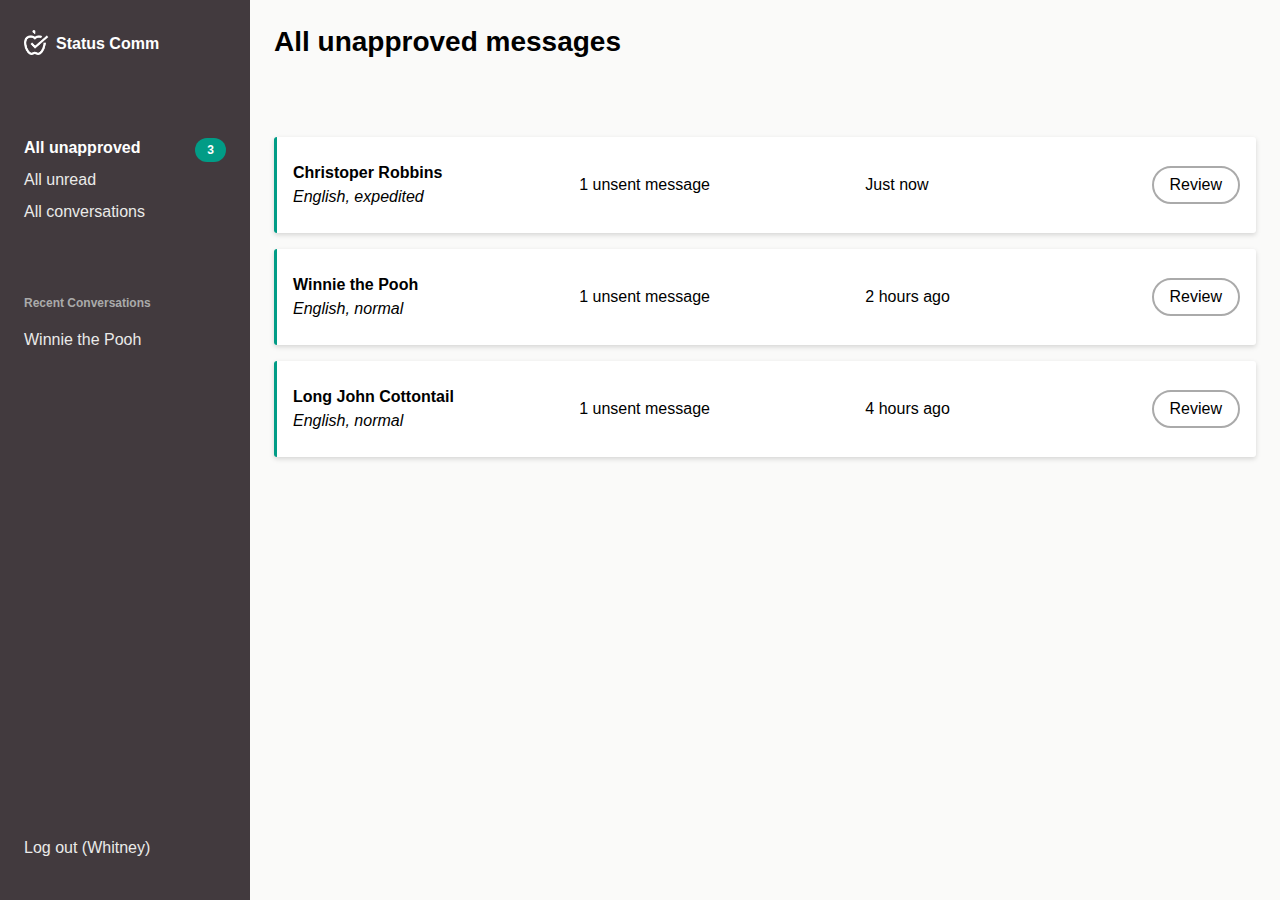
==== commit 66dfdc98: "working on the prototype" ====
--- a/index.html
+++ b/index.html
@@ -1,6 +1,6 @@
 <html>
   <head>
-    <title>Status Checker</title>
+    <title>Status Comm</title>
     <link rel="stylesheet" href="stylesheets/cfa-styleguide.css">
     <link rel="stylesheet" href="stylesheets/main.css">
   </head>
@@ -8,14 +8,18 @@
     <div class="page-wrapper">
       <div class="sc-sidebar">
         <div class="sc-sidebar__header">
-          <div class="sc-logo">Status Checker</div>
+          <div class="sc-logo">Status Comm</div>
         </div>
         <div class="sc-sidebar__main">
           <div class="sc-nav">
             <ul>
-              <li class="is-selected"><a href="#">Unsent messages <span class="sc-badge">3</span></a></li>
-              <li><a href="#">Unread messages</a></li>
+              <li class="is-selected"><a href="index.html">All unapproved <span class="sc-badge">3</span></a></li>
+              <li><a href="#">All unread</a></li>
               <li><a href="#">All conversations</a></li>
+            </ul>
+            <h4>Recent Conversations</h4>
+            <ul>
+              <li><a href="#">Winnie the Pooh</a></li>
             </ul>
           </div>
         </div>
@@ -29,7 +33,7 @@
       </div>
       <div class="sc-main">
         <header class="sc-main__header">
-          <h1 class="h2">Unsent messages</h1>
+          <h1 class="h2">All unapproved messages</h1>
         </header>
 
         <div class="sc-main__content">
@@ -39,10 +43,10 @@
                 <p class="sc-message-item__name">Christoper Robbins</p>
                 <p class="sc-message-item__meta">English, expedited</p>
               </div>
-              <div class="sc-message-item__message">Renewal pended</div>
-              <div class="sc-message-item__date">2 mins ago</div>
+              <div class="sc-message-item__message">1 unsent message</div>
+              <div class="sc-message-item__date">Just now</div>
               <div class="sc-message-item__actions">
-                <a href="#" class="sc-button">Review</a>
+                <a href="conversation-2.html" class="sc-button">Review</a>
               </div>
             </div>
 
@@ -51,8 +55,8 @@
                 <p class="sc-message-item__name">Winnie the Pooh</p>
                 <p class="sc-message-item__meta">English, normal</p>
               </div>
-              <div class="sc-message-item__message">Renewal pended</div>
-              <div class="sc-message-item__date">4 hours ago</div>
+              <div class="sc-message-item__message">1 unsent message</div>
+              <div class="sc-message-item__date">2 hours ago</div>
               <div class="sc-message-item__actions">
                 <a href="#" class="sc-button">Review</a>
               </div>
@@ -60,15 +64,16 @@
 
             <div class="sc-message-item sc-message-item--unsent">
               <div class="sc-message-item__client-info">
-                <p class="sc-message-item__name">Christoper Robbins</p>
-                <p class="sc-message-item__meta">English, expedited</p>
+                <p class="sc-message-item__name">Long John Cottontail</p>
+                <p class="sc-message-item__meta">English, normal</p>
               </div>
-              <div class="sc-message-item__message">Renewal received</div>
-              <div class="sc-message-item__date">15 days ago</div>
+              <div class="sc-message-item__message">1 unsent message</div>
+              <div class="sc-message-item__date">4 hours ago</div>
               <div class="sc-message-item__actions">
                 <a href="#" class="sc-button">Review</a>
               </div>
             </div>
+
           </div>
         </div>
       </div>
--- a/stylesheets/main.css
+++ b/stylesheets/main.css
@@ -1 +1 @@
-html{margin:0}body{font-size:16px !important}.page-wrapper{position:absolute;top:0;bottom:0;right:0;left:0;display:flex;flex-direction:row;align-items:stretch;padding:0;background-color:#FAFAF9}.sc-sidebar{background-color:#423A3E;width:250px;padding:1.5em;display:flex;flex-direction:column;align-items:stretch}.sc-sidebar__header{margin-top:.5em;margin-bottom:4em;position:relative;padding-left:32px}.sc-sidebar__header:before{content:'';position:absolute;top:-2px;left:0;display:block;height:25px;width:25px;background:url("../images/gcf_logomark_white@2x.png");background-repeat:no-repeat;background-size:25px 25px}.sc-sidebar__main{flex:1;margin-bottom:2em}.sc-logo{color:#fff;font-weight:700}.sc-nav li{margin-bottom:1em}.sc-nav li.is-selected a{font-weight:700}.sc-nav a{color:#fff;text-decoration:none}.sc-nav .sc-badge{position:relative;top:2px}.sc-main{flex:1;padding:1.5em}.sc-conversation{background-color:#fff}.sc-main__header{margin-bottom:4.8em}.sc-message-item{display:flex;align-items:center;border-radius:3px;background-color:#fff;margin-bottom:1em;padding:1.5em 1em;box-shadow:0px 2px 5px rgba(0,0,0,0.15);border-left:3px solid #fff}.sc-message-item--unsent{border-color:#4A90E2}.sc-message-item__client-info,.sc-message-item__message,.sc-message-item__date,.sc-message-item__actions{flex:1}.sc-message-item__name{font-weight:700;margin-bottom:0}.sc-message-item__meta{font-weight:300;margin-bottom:0;font-style:italic}.sc-message-item__actions{flex:0;text-align:right}.sc-conversation{display:flex;flex-direction:column;padding:0}.sc-conversation__header{border-bottom:2px solid #EAEAE9;padding:1.5em}.sc-conversation__intro{padding:4em 1.5em}.sc-conversation__intro h3{text-align:center;max-width:20em;margin:0 auto}.sc-conversation__name{margin-bottom:0}.sc-conversation__meta{margin-bottom:0}.sc-conversation__main{flex:1;padding-top:2em;overflow:auto}.sc-date-marker{position:relative;text-align:center}.sc-date-marker:before{content:'';position:absolute;left:0;right:0;top:50%;height:2px;background-color:#EAEAE9}.sc-date-marker__date{position:relative;z-index:1;display:inline-block;background-color:#FFF;padding:.5em .7em;font-weight:700;font-size:14px}.sc-message{margin:1.5em;display:flex}.sc-message--you{justify-content:flex-end}.sc-message--you .sc-message__avatar{order:2}.sc-message--you .sc-message__bubble{margin-right:1em;margin-left:0;background-color:#4A90E2;color:#fff}.sc-message--unsent{justify-content:flex-end}.sc-message--unsent .sc-message__avatar{order:2}.sc-message--unsent .sc-message__bubble{margin-right:1em;margin-left:0;background-color:rgba(74,144,226,0.15);margin-bottom:4em}.sc-message--unsent .sc-message__actions{position:relative;top:1em;margin-bottom:-1.5em;display:flex}.sc-message--unsent .sc-message__actions-left{flex:1}.sc-message--unsent .sc-message__approve,.sc-message--unsent .sc-message__deny,.sc-message--unsent .sc-message__edit{display:inline-block;border-radius:50%;margin:0 .5em;text-indent:-9999px;height:50px;width:50px;background-color:#fff;box-shadow:0px 2px 5px rgba(0,0,0,0.15)}.sc-message--unsent .sc-message__deny{background-color:#FF001F}.sc-message--unsent .sc-message__approve{background-color:#7ED321}.sc-message__avatar{width:50px;height:50px;background-color:#aaa;border-radius:50%;text-align:center;line-height:50px;color:#fff;font-size:24px;font-weight:300}.sc-message__bubble{flex:1;max-width:35em;margin-left:1em;background-color:#EAEAE9;padding:1em;border-radius:12px}.sc-message__content p:last-of-type{margin-bottom:0}.sc-message__intro{font-weight:700}.sc-conversation__footer{border-top:2px solid #EAEAE9;padding:1em 1.5em;display:flex}.sc-conversation__input{flex:1;margin-right:1em}.sc-button{display:inline-block;background-color:#fff;padding:.3em 1em;font-size:16px;border-radius:25px;border:2px solid #aaa;color:#000;text-decoration:none;cursor:pointer}.sc-button:hover{background-color:#4A90E2;border-color:#4A90E2;color:#fff}.sc-input{padding:.3em 1em;border-radius:12px;border:2px solid #aaa}.sc-badge{float:right;background-color:#4A90E2;padding:0 1em;font-size:12px;border-radius:12px}
+html{margin:0}body{font-size:16px !important}.page-wrapper{position:absolute;top:0;bottom:0;right:0;left:0;display:flex;flex-direction:row;align-items:stretch;padding:0;background-color:#FAFAF9}.sc-sidebar{background-color:#423A3E;width:250px;padding:1.5em;display:flex;flex-direction:column;align-items:stretch}.sc-sidebar__header{margin-top:.5em;margin-bottom:4em;position:relative;padding-left:32px}.sc-sidebar__header:before{content:'';position:absolute;top:-2px;left:0;display:block;height:25px;width:25px;background:url("../images/gcf_logomark_white@2x.png");background-repeat:no-repeat;background-size:25px 25px}.sc-sidebar__main{flex:1;margin-bottom:2em}.sc-logo{color:#fff;font-weight:700}.sc-nav h4{color:#aaa;font-size:12px;margin-top:6em}.sc-nav li{margin-bottom:.5em}.sc-nav li.is-selected a{color:#fff;font-weight:700}.sc-nav a{color:#EAEAE9;text-decoration:none}.sc-nav .sc-badge{position:relative;top:2px}.sc-main{flex:1;padding:1.5em}.sc-conversation{background-color:#fff}.sc-main__header{margin-bottom:4.8em}.sc-message-item{display:flex;align-items:center;border-radius:3px;background-color:#fff;margin-bottom:1em;padding:1.5em 1em;box-shadow:0px 2px 5px rgba(0,0,0,0.15);border-left:3px solid #fff}.sc-message-item--unsent{border-color:#019C86}.sc-message-item__client-info,.sc-message-item__message,.sc-message-item__date,.sc-message-item__actions{flex:1}.sc-message-item__name{font-weight:700;margin-bottom:0}.sc-message-item__meta{font-weight:300;margin-bottom:0;font-style:italic}.sc-message-item__actions{flex:0;text-align:right}.sc-conversation{display:flex;flex-direction:column;padding:0}.sc-conversation__header{border-bottom:2px solid #EAEAE9;padding:1.5em}.sc-conversation__intro{padding:3em 1.5em}.sc-conversation__intro h3{text-align:center;max-width:20em;margin:0 auto}.sc-conversation__name{margin-bottom:0}.sc-conversation__meta{margin-bottom:0}.sc-conversation__main{flex:1;padding-top:2em;overflow:auto}.sc-case-status{text-align:center;margin:2em 0}.sc-case-status .sc-case-status__container{display:inline-block;margin-bottom:0;font-weight:300;max-width:35em;padding:.7em 1.5em;background-color:#423A3E;color:#FFF;box-shadow:0px 1px 3px rgba(0,0,0,0.33);border-radius:25px;font-size:12px}.sc-case-status+.sc-case-status{margin-top:-1.5em}.sc-case-status__pathway--purple{font-weight:700}.sc-case-status__status--created{font-weight:700;color:#7ED321}.sc-case-status__status--pended{font-weight:700;color:#F5A623}.sc-date-marker{margin-top:2em;position:relative;text-align:center}.sc-date-marker:before{content:'';position:absolute;left:0;right:0;top:50%;height:2px;background-color:#EAEAE9}.sc-date-marker__date{position:relative;z-index:1;display:inline-block;background-color:#FFF;padding:.5em .7em;font-weight:700;font-size:14px}.sc-message{margin:1.5em;display:flex}.sc-message--you{transition:all 0.25s ease-out;justify-content:flex-end}.sc-message--you .sc-message__avatar{order:2}.sc-message--you .sc-message__bubble{transition:all 0.25s ease-out;margin-right:1em;margin-left:0;background-color:#019c86;color:#fff}.sc-message--you .sc-message__actions{transition:all 0.25s ease-out;visibility:hidden;pointer-events:none;height:0}.sc-message--you .sc-message__actions-left{flex:1}.sc-message--you .sc-message__approve,.sc-message--you .sc-message__deny,.sc-message--you .sc-message__edit{display:none}.sc-message--you.sc-message--unsent .sc-message__bubble{margin-right:1em;margin-left:0;background-color:rgba(1,156,134,0.15);margin-bottom:4em;color:#000}.sc-message--you.sc-message--unsent .sc-message__actions{visibility:visible;pointer-events:all;height:50px;position:relative;top:1em;margin-bottom:-1.5em;display:flex}.sc-message--you.sc-message--unsent .sc-message__approve,.sc-message--you.sc-message--unsent .sc-message__deny,.sc-message--you.sc-message--unsent .sc-message__edit{display:inline-block}.sc-message__approve,.sc-message__deny,.sc-message__edit{display:inline-block;position:relative;border-radius:50%;margin:0 .5em;text-indent:-9999px;height:50px;width:50px;background-color:#fff;box-shadow:0px 2px 5px rgba(0,0,0,0.15)}.sc-message__approve:before,.sc-message__deny:before,.sc-message__edit:before{content:'';position:absolute;display:block;top:50%;left:50%;background-repeat:no-repeat;background-position:center center}.sc-message__deny{background-color:#FF001F}.sc-message__deny:before{height:20px;width:20px;margin-left:-10px;margin-top:-10px;background-image:url("../images/icon_deny.png");background-size:20px 20px}.sc-message__approve{background-color:#7ED321}.sc-message__approve:before{height:18px;width:24px;margin-left:-12px;margin-top:-9px;background-image:url("../images/icon_approve.png");background-size:24px 18px}.sc-message__edit:before{height:20px;width:20px;margin-left:-10px;margin-top:-10px;background-image:url("../images/icon_edit.png");background-size:20px 20px}.sc-message__avatar{width:50px;height:50px;background-color:#aaa;border-radius:50%;text-align:center;line-height:50px;color:#fff;font-size:24px;font-weight:300}.sc-message__bubble{flex:1;max-width:35em;margin-left:1em;background-color:#EAEAE9;padding:1em;border-radius:12px}.sc-message__content p:last-of-type{margin-bottom:0}.sc-message__intro{font-weight:700}.sc-conversation__footer{border-top:2px solid #EAEAE9;padding:1em 1.5em;display:flex}.sc-conversation__input{flex:1;margin-right:1em}.sc-button{display:inline-block;background-color:#fff;padding:.3em 1em;font-size:16px;border-radius:25px;border:2px solid #aaa;color:#000;text-decoration:none;cursor:pointer}.sc-button:hover{background-color:#019C86;border-color:#019C86;color:#fff}.sc-input{padding:.3em 1em;border-radius:12px;border:2px solid #aaa}.sc-badge{float:right;background-color:#019C86;padding:0 1em;font-size:12px;border-radius:12px;font-weight:700}
